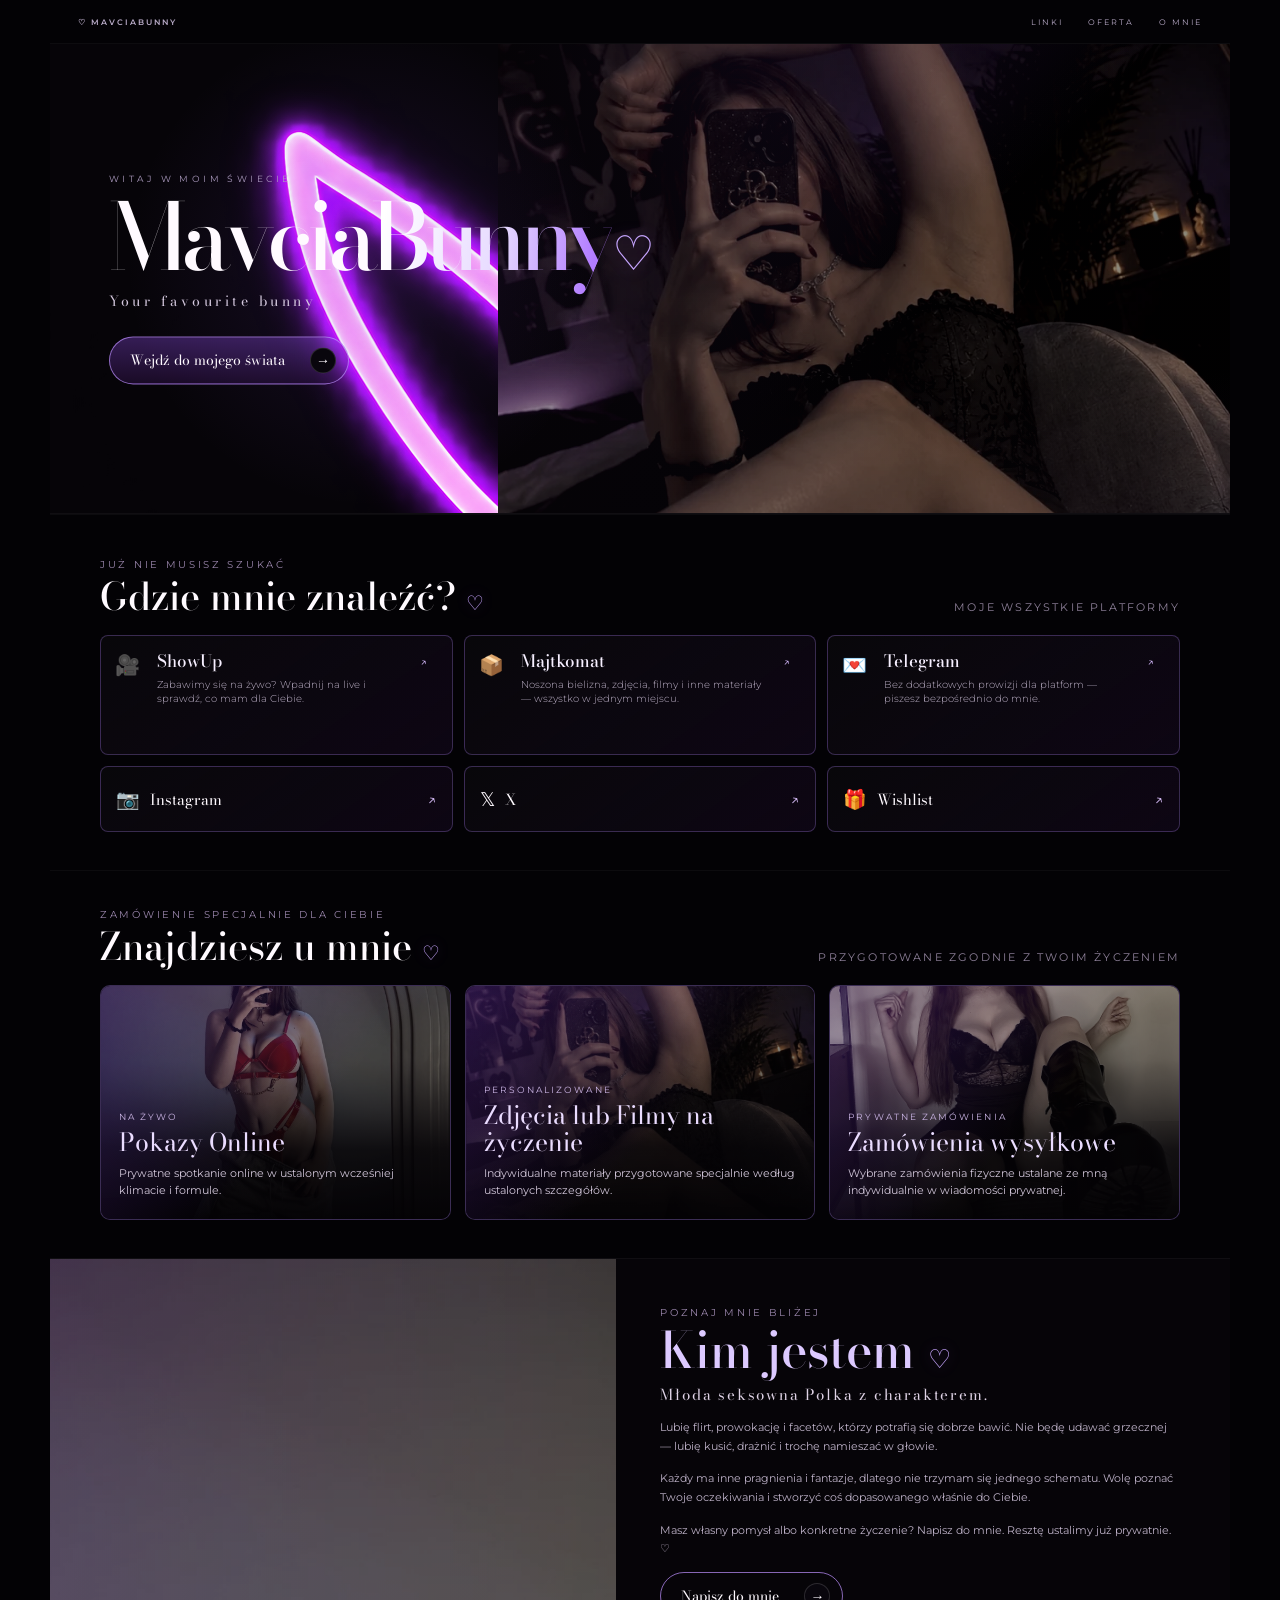
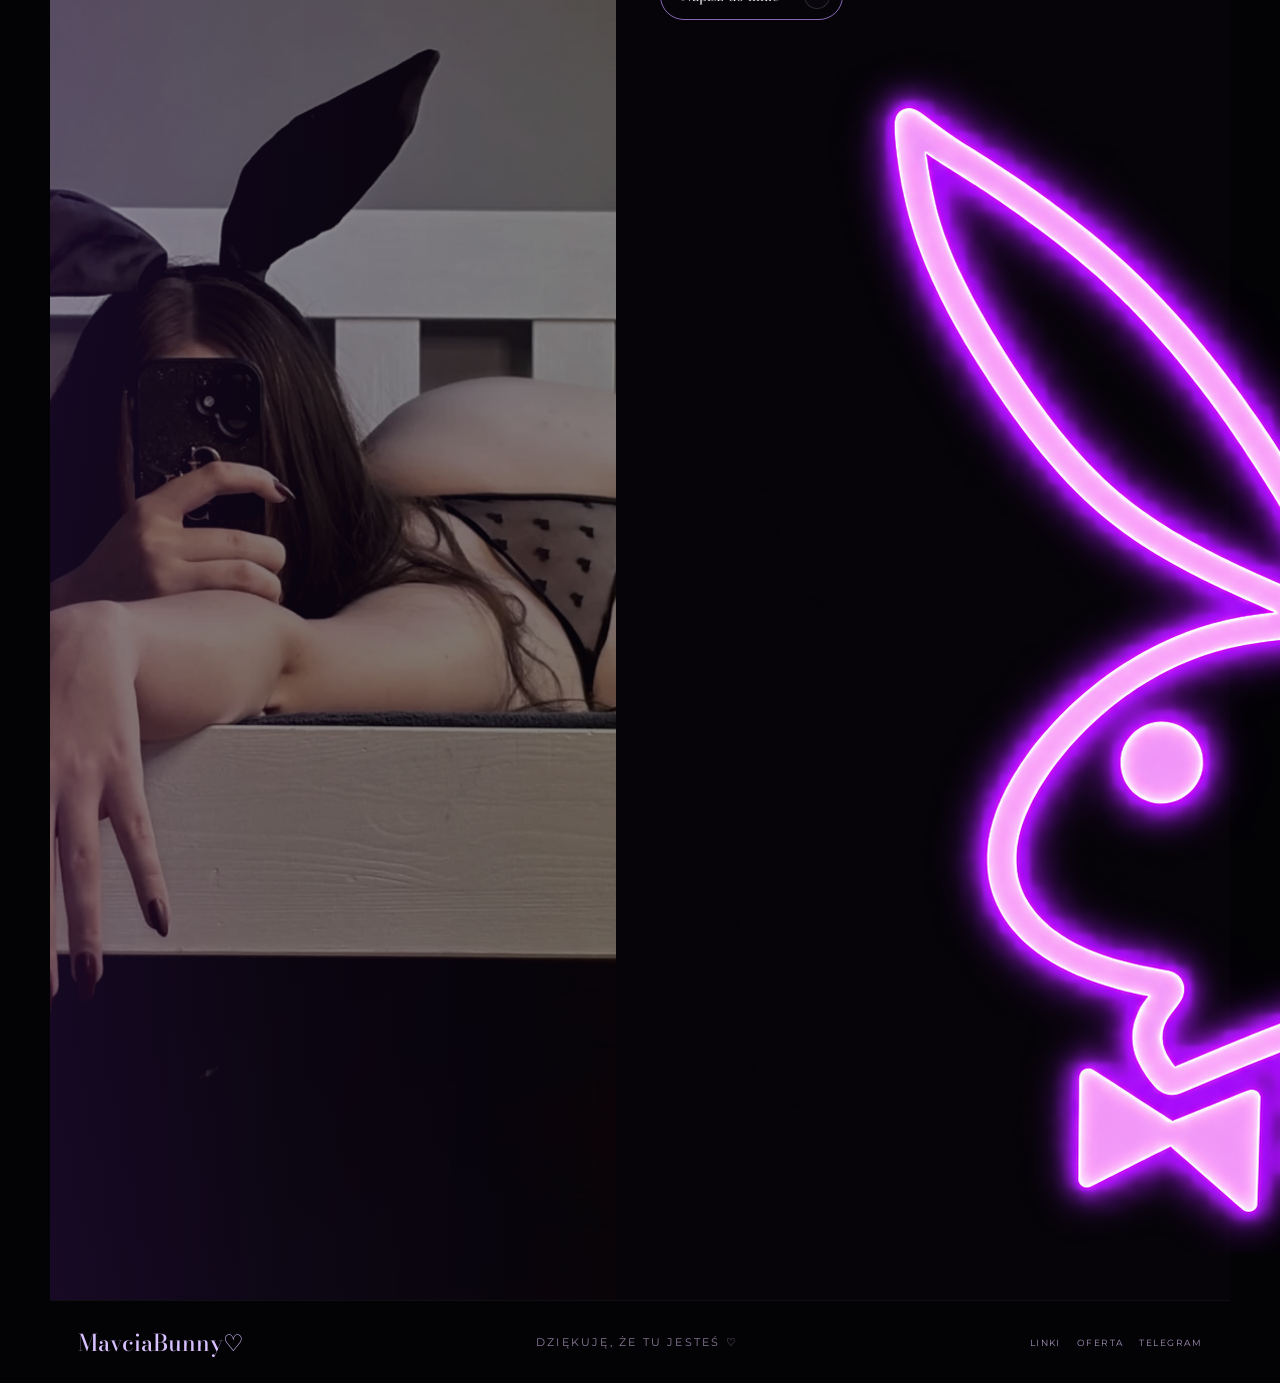
==== index.html @ 8f3ee39b "Refactor HTML structure and clean up comments" ====
<!doctype html>
<html lang="pl">

<head>
  <meta charset="utf-8">
  <meta name="viewport" content="width=device-width, initial-scale=1">

  <meta name="theme-color" content="#050307">
  <meta name="description" content="MavciaBunny — prywatny świat, transmisje, treści i kontakt.">

  <title>MavciaBunny ♡</title>

  <link rel="preconnect" href="https://fonts.googleapis.com">
  <link rel="preconnect" href="https://fonts.gstatic.com" crossorigin>

  <link
    href="https://fonts.googleapis.com/css2?family=Bodoni+Moda:opsz,wght@6..96,400;6..96,500;6..96,600&family=Montserrat:wght@300;400;500;600&display=swap"
    rel="stylesheet"
  >

  <link rel="stylesheet" href="style.css">
</head>

<body>

<header class="topbar">
  <a class="mini-brand" href="#top">♡ MAVCIABUNNY</a>

  <nav>
    <a href="#links">LINKI</a>
    <a href="#live">OFERTA</a>
    <a href="#about">O MNIE</a>
  </nav>
</header>


<main id="top">


<!-- =====================================================
     HERO
===================================================== -->

<section class="hero reveal">

  <div class="hero-photo">
    <img src="images/hero.webp" alt="MavciaBunny">
  </div>

  <div class="hero-copy">

    <p class="eyebrow">
      WITAJ W MOIM ŚWIECIE
    </p>

    <h1>
      Mavcia<span>Bunny</span><i>♡</i>
    </h1>

    <p class="hero-sub">
      Your favourite bunny
    </p>

    <a class="cta" href="#links">
      Wejdź do mojego świata
      <b>→</b>
    </a>

  </div>

  <img
    class="bunny-logo bunny-logo-hero"
    src="images/bunny-purple.png"
    alt=""
    aria-hidden="true"
  >

</section>



<!-- =====================================================
     GDZIE MNIE ZNALEŹĆ
===================================================== -->

<section class="section links reveal" id="links">

  <div class="section-head">

    <div>
      <small>JUŻ NIE MUSISZ SZUKAĆ</small>

      <h2>
        Gdzie mnie znaleźć? <i>♡</i>
      </h2>
    </div>

    <p>
      MOJE WSZYSTKIE PLATFORMY
    </p>

  </div>


  <div class="social-grid">


    <!-- SHOWUP -->

    <a
      class="link-card social-main"
      href="https://showup.tv/MavciaBunny"
      target="_blank"
      rel="noopener noreferrer"
    >

      <span class="social-icon">🎥</span>

      <div class="social-content">

        <strong>
          ShowUp
        </strong>

        <p>
          Zabawimy się na żywo? Wpadnij na live i sprawdź,
          co mam dla Ciebie.
        </p>

      </div>

      <em>↗</em>

    </a>


    <!-- MAJTKOMAT -->

    <a
      class="link-card social-main"
      href="https://www.majtkomat.pl/sprzedajace/mavciabunny-85097/filmy"
      target="_blank"
      rel="noopener noreferrer"
    >

      <span class="social-icon">📦</span>

      <div class="social-content">

        <strong>
          Majtkomat
        </strong>

        <p>
          Noszona bielizna, zdjęcia, filmy i inne materiały —
          wszystko w jednym miejscu.
        </p>

      </div>

      <em>↗</em>

    </a>


    <!-- TELEGRAM -->

    <a
      class="link-card social-main"
      href="https://t.me/mavcia_bunny"
      target="_blank"
      rel="noopener noreferrer"
    >

      <span class="social-icon">💌</span>

      <div class="social-content">

        <strong>
          Telegram
        </strong>

        <p>
          Bez dodatkowych prowizji dla platform —
          piszesz bezpośrednio do mnie.
        </p>

      </div>

      <em>↗</em>

    </a>


    <!-- INSTAGRAM -->

    <a
      class="link-card social-small"
      href="https://www.instagram.com/mavciabunny?stkn=MThxeHJoc2RzazZ0eg%3D%3D&utm_source=qr"
      target="_blank"
      rel="noopener noreferrer"
    >

      <span>📷</span>
      <strong>Instagram</strong>
      <em>↗</em>

    </a>


    <!-- X -->

    <a
      class="link-card social-small"
      href="https://x.com/mavciabunny?s=11"
      target="_blank"
      rel="noopener noreferrer"
    >

      <span>𝕏</span>
      <strong>X</strong>
      <em>↗</em>

    </a>


    <!-- WISHLIST -->

    <a
      class="link-card social-small"
      href="https://throne.com/mavciabunny"
      target="_blank"
      rel="noopener noreferrer"
    >

      <span>🎁</span>
      <strong>Wishlist</strong>
      <em>↗</em>

    </a>

  </div>

</section>



<!-- =====================================================
     ZNAJDZIESZ U MNIE
===================================================== -->

<section class="section live reveal" id="live">

  <div class="section-head">

    <div>

      <small>
        ZAMÓWIENIE SPECJALNIE DLA CIEBIE
      </small>

      <h2>
        Znajdziesz u mnie <i>♡</i>
      </h2>

    </div>

    <p>
      PRZYGOTOWANE ZGODNIE Z TWOIM ŻYCZENIEM
    </p>

  </div>


  <div class="schedule offer-grid">


    <article style="--bg:url('images/red.webp')">

      <small>NA ŻYWO</small>

      <strong>
        Pokazy Online
      </strong>

      <p>
        Prywatne spotkanie online w ustalonym wcześniej
        klimacie i formule.
      </p>

    </article>


    <article style="--bg:url('images/hero.webp')">

      <small>PERSONALIZOWANE</small>

      <strong>
        Zdjęcia lub Filmy na życzenie
      </strong>

      <p>
        Indywidualne materiały przygotowane specjalnie
        według ustalonych szczegółów.
      </p>

    </article>


    <article style="--bg:url('images/blackboots.webp')">

      <small>PRYWATNE ZAMÓWIENIA</small>

      <strong>
        Zamówienia wysyłkowe
      </strong>

      <p>
        Wybrane zamówienia fizyczne ustalane ze mną
        indywidualnie w wiadomości prywatnej.
      </p>

    </article>

  </div>

</section>



<!-- =====================================================
     KIM JESTEM
===================================================== -->

<section class="about reveal" id="about">

  <div class="about-photo">

    <img
      src="images/bunnybed.webp"
      alt="MavciaBunny"
    >

  </div>


  <div class="about-copy">

    <small>
      POZNAJ MNIE BLIŻEJ
    </small>

    <h2>
      Kim jestem <i>♡</i>
    </h2>

    <p class="tagline">
      Młoda seksowna Polka z charakterem.
    </p>

    <p>
      Lubię flirt, prowokację i facetów, którzy potrafią się
      dobrze bawić. Nie będę udawać grzecznej — lubię kusić,
      drażnić i trochę namieszać w głowie.
    </p>

    <p>
      Każdy ma inne pragnienia i fantazje, dlatego nie trzymam
      się jednego schematu. Wolę poznać Twoje oczekiwania
      i stworzyć coś dopasowanego właśnie do Ciebie.
    </p>

    <p>
      Masz własny pomysł albo konkretne życzenie?
      Napisz do mnie. Resztę ustalimy już prywatnie. ♡
    </p>

    <a
      class="cta ghost"
      href="https://t.me/mavcia_bunny"
      target="_blank"
      rel="noopener noreferrer"
    >
      Napisz do mnie
      <b>→</b>
    </a>


    <img
      class="bunny-logo bunny-logo-about"
      src="images/bunny-purple.png"
      alt=""
      aria-hidden="true"
    >

  </div>

</section>


</main>



<!-- =====================================================
     STOPKA
===================================================== -->

<footer>

  <div class="footer-brand">
    MavciaBunny♡
  </div>

  <p>
    DZIĘKUJĘ, ŻE TU JESTEŚ ♡
  </p>

  <div class="footer-links">

    <a href="#links">
      LINKI
    </a>

    <a href="#live">
      OFERTA
    </a>

    <a
      href="https://t.me/mavcia_bunny"
      target="_blank"
      rel="noopener noreferrer"
    >
      TELEGRAM
    </a>

  </div>

</footer>


<script src="script.js"></script>

</body>
</html>
---- style.css ----
/* =========================================================
   MAVCIABUNNY
========================================================= */

:root {
  --bg: #030205;
  --panel: #08060b;
  --violet: #8f54e8;
  --violet2: #c7a6ff;
  --ink: #fffaff;
  --muted: #a79daf;
  --line: rgba(181, 137, 255, .28);
}


/* =========================================================
   RESET
========================================================= */

* {
  box-sizing: border-box;
}

html {
  scroll-behavior: smooth;
  background: var(--bg);
}

body {
  margin: 0;

  background: var(--bg);
  color: var(--ink);

  font-family: Montserrat, Arial, sans-serif;

  overflow-x: hidden;
}

a {
  color: inherit;
  text-decoration: none;
}


/* TYLKO ZDJĘCIA */

.hero-photo img,
.about-photo img {
  display: block;

  width: 100%;
  height: 100%;

  object-fit: cover;
}


/* =========================================================
   TOPBAR
========================================================= */

.topbar {
  height: 44px;
  max-width: 1180px;

  margin: auto;
  padding: 0 28px;

  display: flex;
  align-items: center;
  justify-content: space-between;

  border-bottom: 1px solid rgba(255,255,255,.04);

  font-size: 8px;
  letter-spacing: .25em;

  color: #b9abc8;
}

.mini-brand {
  font-weight: 600;
}

.topbar nav {
  display: flex;
  gap: 25px;
}

.topbar a:hover {
  color: #fff;
}


/* =========================================================
   HERO
========================================================= */

.hero {
  position: relative;

  max-width: 1180px;
  height: 470px;

  margin: auto;

  overflow: hidden;

  background: #060408;

  border-bottom: 1px solid rgba(255,255,255,.04);
}

.hero-photo {
  position: absolute;

  inset: 0 0 0 38%;
}

.hero-photo img {
  object-position: center 44%;

  filter:
    grayscale(.18)
    saturate(.72)
    contrast(1.1)
    brightness(.54);
}

.hero-photo::after {
  content: "";

  position: absolute;
  inset: 0;

  background:
    linear-gradient(
      90deg,
      #050306 0%,
      rgba(5,3,7,.90) 20%,
      rgba(5,3,7,.15) 66%
    ),
    linear-gradient(
      0deg,
      #050306 0%,
      transparent 30%
    ),
    linear-gradient(
      135deg,
      rgba(102,45,171,.34),
      transparent 55%
    );

  mix-blend-mode: screen;
}

.hero::after {
  content: "";

  position: absolute;
  inset: 0;

  background:
    radial-gradient(
      circle at 27% 47%,
      rgba(137,75,224,.14),
      transparent 27%
    );

  pointer-events: none;
}


/* =========================================================
   HERO COPY
========================================================= */

.hero-copy {
  position: absolute;

  z-index: 3;

  left: 5%;
  top: 50%;

  width: 61%;

  transform: translateY(-50%);
}

.eyebrow {
  margin: 0;

  font-size: 9px;
  line-height: 1.4;

  letter-spacing: .38em;

  color: #aa99bd;
}

.hero h1,
.section h2,
.about h2,
.footer-brand {
  font-family: 'Bodoni Moda', serif;
  font-weight: 500;
}

.hero h1 {
  margin: 14px 0 12px;

  font-size: clamp(62px, 7.2vw, 103px);

  line-height: .82;

  letter-spacing: -.07em;
}

.hero h1 span {
  background:
    linear-gradient(
      100deg,
      #fff 8%,
      #e8dcff 52%,
      #b27cff 90%
    );

  -webkit-background-clip: text;
  background-clip: text;

  color: transparent;
}

.hero h1 i,
.section h2 i,
.about h2 i {
  font-style: normal;

  color: var(--violet2);

  font-size: .52em;

  text-shadow:
    0 0 15px rgba(176,112,255,.45);
}

.hero-sub {
  margin: 15px 0 24px;

  font-family: 'Bodoni Moda', serif;

  letter-spacing: .25em;

  font-size: 14px;

  color: #d5c9df;
}


/* =========================================================
   BUTTON
========================================================= */

.cta {
  display: inline-flex;

  align-items: center;

  gap: 25px;

  padding: 10px 12px 10px 20px;

  border:
    1px solid rgba(190,144,255,.70);

  border-radius: 999px;

  background:
    linear-gradient(
      180deg,
      rgba(133,71,215,.38),
      rgba(54,21,81,.42)
    );

  font-family: 'Bodoni Moda', serif;

  font-size: 14px;
}

.cta b {
  width: 26px;
  height: 26px;

  flex-shrink: 0;

  display: grid;

  place-items: center;

  border-radius: 50%;

  background: #09060d;

  border:
    1px solid rgba(255,255,255,.14);
}

.ghost {
  background: transparent;
}


/* =========================================================
   PRAWDZIWY BUNNY-PURPLE.PNG
========================================================= */

.bunny-purple {
  position: absolute;

  z-index: 8;

  display: block;

  height: auto;

  object-fit: contain;

  pointer-events: none;

  user-select: none;
}


/* HERO */

.bunny-purple-hero {
  width: 82px;

  right: 5%;
  top: 9%;

  transform: rotate(4deg);

  opacity: .88;
}


/* ABOUT */

.bunny-purple-about {
  width: 60px;

  right: 5%;
  top: 8%;

  transform: rotate(4deg);

  opacity: .76;
}


/* =========================================================
   SECTIONS
========================================================= */

.section {
  max-width: 1180px;

  margin: auto;

  padding: 38px 50px;

  border-top:
    1px solid rgba(255,255,255,.035);
}

.section-head {
  display: flex;

  align-items: flex-end;

  justify-content: space-between;

  gap: 30px;

  margin-bottom: 20px;
}

.section-head small,
.about-copy > small {
  font-size: 10px;

  line-height: 1.4;

  letter-spacing: .27em;

  color: #9a86ac;
}

.section h2,
.about h2 {
  margin: 5px 0 0;

  font-size: 38px;

  line-height: 1;
}

.section-head > p {
  margin: 0;

  font-size: 11px;

  line-height: 1.4;

  letter-spacing: .20em;

  color: #8e8099;

  text-align: right;
}


/* =========================================================
   SOCIAL GRID
========================================================= */

.social-grid {
  display: grid;

  grid-template-columns:
    repeat(6, minmax(0,1fr));

  gap: 11px;
}

.link-card {
  min-width: 0;

  border:
    1px solid var(--line);

  border-radius: 8px;

  background:
    linear-gradient(
      145deg,
      rgba(255,255,255,.025),
      rgba(18,8,26,.72)
    );

  transition:
    transform .22s ease,
    border-color .22s ease,
    box-shadow .22s ease;
}

.link-card:hover {
  transform:
    translateY(-3px);

  border-color:
    rgba(205,169,255,.70);

  box-shadow:
    0 8px 24px rgba(0,0,0,.35),
    0 0 20px rgba(145,76,255,.10);
}


/* =========================================================
   MAIN SOCIAL CARDS
========================================================= */

.social-main {
  grid-column: span 2;

  min-height: 120px;

  display: grid;

  grid-template-columns:
    30px minmax(0,1fr) 18px;

  align-items: start;

  column-gap: 12px;

  padding: 16px 14px;
}

.social-icon {
  margin-top: 3px;

  font-size: 20px;

  line-height: 1;
}

.social-content {
  min-width: 0;
}

.social-main .social-content strong {
  display: block;

  margin: 0 0 7px;

  font-family:
    'Bodoni Moda',
    serif;

  font-size: 17px;

  line-height: 1.1;

  font-weight: 500;

  color: #f6efff;
}

.social-main .social-content p {
  display: block;

  width: 100%;
  max-width: 100%;

  margin: 0;

  padding: 0;

  font-family:
    Montserrat,
    Arial,
    sans-serif;

  font-size: 9.5px;

  line-height: 1.55;

  font-weight: 300;

  letter-spacing: 0;

  color: #bdb1c7;

  white-space: normal;

  word-break: normal;

  overflow-wrap: break-word;
}

.social-main em {
  margin-top: 2px;

  font-style: normal;

  font-size: 12px;

  color: #cdb3f4;
}


/* =========================================================
   SMALL SOCIALS
========================================================= */

.social-small {
  grid-column: span 2;

  height: 66px;

  display: flex;

  align-items: center;

  gap: 10px;

  padding: 13px 15px;
}

.social-small > span {
  flex-shrink: 0;

  font-size: 19px;
}

.social-small strong {
  min-width: 0;

  font-family:
    'Bodoni Moda',
    serif;

  font-size: 15px;

  font-weight: 400;

  white-space: nowrap;
}

.social-small em {
  margin-left: auto;

  flex-shrink: 0;

  font-style: normal;

  color: #cbb2ea;
}


/* =========================================================
   OFFER
========================================================= */

.live {
  padding-top: 32px;

  padding-bottom: 38px;
}

.schedule {
  display: grid;

  grid-template-columns:
    repeat(3, minmax(0,1fr));

  gap: 14px;
}

.schedule article {
  position: relative;

  height: 235px;

  overflow: hidden;

  display: flex;

  flex-direction: column;

  justify-content: flex-end;

  padding: 20px 18px;

  border:
    1px solid var(--line);

  border-radius: 10px;

  background: #0d0912;
}

.schedule article::before {
  content: "";

  position: absolute;

  inset: 0;

  background:
    linear-gradient(
      0deg,
      rgba(5,2,8,.98) 0%,
      rgba(7,3,11,.88) 30%,
      rgba(8,4,12,.28) 68%,
      rgba(8,4,12,.08) 100%
    ),
    var(--bg) center / cover;

  filter:
    grayscale(.18)
    saturate(.72)
    brightness(.68);
}

.schedule article::after {
  content: "";

  position: absolute;

  inset: 0;

  background:
    linear-gradient(
      135deg,
      rgba(125,55,215,.30),
      transparent 58%
    );

  mix-blend-mode: screen;
}

.schedule article > * {
  position: relative;

  z-index: 1;
}

.offer-grid small {
  margin-bottom: 7px;

  font-size: 9px;

  letter-spacing: .23em;

  color: #cbb5e5;
}

.offer-grid strong {
  max-width: 100%;

  font-family:
    'Bodoni Moda',
    serif;

  font-size: 25px;

  font-weight: 400;

  line-height: 1.05;

  color: #eadcff;
}

.offer-grid p {
  max-width: 100%;

  margin: 10px 0 0;

  font-size: 11px;

  line-height: 1.55;

  color: #d0c5d8;
}


/* =========================================================
   ABOUT
========================================================= */

.about {
  max-width: 1180px;

  min-height: 320px;

  margin: auto;

  display: grid;

  grid-template-columns:
    48% 52%;

  background: #060408;

  border-top:
    1px solid rgba(255,255,255,.04);

  border-bottom:
    1px solid rgba(255,255,255,.04);
}


/* =========================================================
   BUNNYBED
========================================================= */

.about-photo {
  position: relative;

  min-height: 320px;

  overflow: hidden;

  background: #060408;
}

.about-photo img {
  object-position:
    center 48%;

  filter:
    grayscale(.18)
    saturate(.72)
    contrast(1.10)
    brightness(.52);
}

.about-photo::after {
  content: "";

  position: absolute;

  inset: 0;

  pointer-events: none;

  background:
    linear-gradient(
      90deg,
      rgba(79,28,128,.24) 0%,
      rgba(82,31,137,.10) 40%,
      rgba(6,4,8,.88) 100%
    ),
    linear-gradient(
      0deg,
      #060408 0%,
      rgba(6,4,8,.18) 38%,
      rgba(115,55,180,.08) 100%
    );

  mix-blend-mode: screen;
}


/* =========================================================
   ABOUT TEXT
========================================================= */

.about-copy {
  position: relative;

  padding: 42px 44px;
}

.about-copy h2 {
  margin: 5px 0 8px;

  font-size: 50px;

  color: #dcc9ff;
}

.about-copy .tagline {
  margin: 0 0 12px;

  font-family:
    'Bodoni Moda',
    serif;

  letter-spacing: .12em;

  font-size: 15px;

  color: #ded2e5;
}

.about-copy p:not(.tagline) {
  max-width: 520px;

  margin: 0 0 14px;

  color: #bdb1c7;

  line-height: 1.7;

  font-size: 11px;
}


/* =========================================================
   FOOTER
========================================================= */

footer {
  max-width: 1180px;

  min-height: 82px;

  margin: auto;

  padding: 18px 28px;

  display: flex;

  align-items: center;

  justify-content: space-between;
}

.footer-brand {
  font-size: 23px;

  color: #d6c0ff;
}

footer p {
  margin: 0;

  font-size: 11px;

  line-height: 1.5;

  letter-spacing: .20em;

  color: #8d7d9c;
}

.footer-links {
  display: flex;

  gap: 16px;

  font-size: 9px;

  letter-spacing: .16em;

  color: #a995bd;
}


/* =========================================================
   REVEAL
========================================================= */

.reveal {
  opacity: 0;

  transform:
    translateY(10px);

  transition:
    opacity .6s ease,
    transform .6s ease;
}

.reveal.in {
  opacity: 1;

  transform: none;
}


/* =========================================================
   MOBILE
========================================================= */

@media (max-width: 800px) {

  .topbar {
    height: 40px;

    padding:
      0 16px;
  }

  .topbar nav {
    gap: 12px;

    font-size: 7px;
  }


  /* HERO */

  .hero {
    height: 520px;
  }

  .hero-photo {
    inset: 0;
  }

  .hero-photo img {
    object-position:
      62% center;

    filter:
      grayscale(.15)
      saturate(.68)
      brightness(.43);
  }

  .hero-photo::after {
    background:
      linear-gradient(
        0deg,
        #030205 0%,
        rgba(6,3,8,.76) 45%,
        rgba(6,3,8,.08) 82%
      ),
      linear-gradient(
        90deg,
        rgba(5,2,7,.82),
        transparent 78%
      ),
      linear-gradient(
        135deg,
        rgba(102,45,171,.25),
        transparent 60%
      );
  }

  .hero-copy {
    left: 20px;
    right: 18px;

    top: auto;
    bottom: 28px;

    width: auto;

    transform: none;
  }

  .eyebrow {
    font-size: 9px;
  }

  .hero h1 {
    font-size: 56px;
  }

  .hero-sub {
    margin:
      10px 0 17px;

    font-size: 12px;
  }


  /* PRAWDZIWY KRÓLIK HERO */

  .bunny-purple-hero {
    width: 68px;

    right: 5%;
    top: 8%;

    transform:
      rotate(4deg);

    opacity: .90;
  }


  /* SECTIONS */

  .section {
    padding:
      30px 16px;
  }

  .section-head {
    display: block;

    margin-bottom: 17px;
  }

  .section-head small,
  .about-copy > small {
    font-size: 9px;

    letter-spacing: .20em;
  }

  .section-head > p {
    display: block;

    margin-top: 8px;

    text-align: left;

    font-size: 10px;

    letter-spacing: .15em;
  }

  .section h2 {
    font-size: 34px;
  }


  /* SOCIAL */

  .social-grid {
    grid-template-columns:
      repeat(2, minmax(0,1fr));

    gap: 8px;
  }

  .social-main {
    grid-column:
      1 / -1;

    width: 100%;

    min-height: 96px;

    grid-template-columns:
      28px minmax(0,1fr) 18px;

    column-gap: 10px;

    padding:
      14px 13px;
  }

  .social-icon {
    margin-top: 3px;

    font-size: 18px;
  }

  .social-main .social-content strong {
    margin:
      0 0 6px;

    font-size: 16px;

    line-height: 1.1;
  }

  .social-main .social-content p {
    width: 100%;

    max-width: 100%;

    margin: 0;

    padding: 0;

    font-size: 10px;

    line-height: 1.5;

    letter-spacing: 0;

    white-space: normal;

    word-break: normal;

    overflow-wrap: break-word;
  }


  /* INSTAGRAM + X */

  .social-small {
    grid-column: auto;

    height: 62px;

    min-width: 0;

    padding:
      11px 12px;

    gap: 7px;
  }

  .social-small > span {
    font-size: 17px;
  }

  .social-small strong {
    font-size: 13px;
  }

  .social-small em {
    margin-left: auto;

    font-size: 11px;
  }


  /* WISHLIST */

  .social-small:last-child {
    grid-column:
      1 / -1;
  }


  /* OFFER */

  .schedule {
    grid-template-columns:
      1fr;

    gap: 12px;
  }

  .schedule article {
    height: 185px;

    padding: 18px;
  }

  .offer-grid strong {
    max-width: 95%;

    font-size: 23px;
  }

  .offer-grid p {
    max-width: 95%;

    font-size: 10.5px;

    line-height: 1.5;
  }

  .offer-grid small {
    font-size: 9px;
  }


  /* ABOUT */

  .about {
    grid-template-columns:
      1fr;

    min-height: 0;
  }

  .about-photo {
    height: 260px;

    min-height: 260px;
  }

  .about-photo img {
    object-position:
      center 46%;

    filter:
      grayscale(.16)
      saturate(.74)
      contrast(1.08)
      brightness(.50);
  }

  .about-photo::after {
    background:
      linear-gradient(
        0deg,
        #060408 0%,
        rgba(6,4,8,.34) 35%,
        rgba(92,37,150,.12) 100%
      ),
      linear-gradient(
        90deg,
        rgba(112,53,178,.17),
        transparent 70%
      );
  }

  .about-copy {
    padding:
      24px 20px 30px;
  }

  .about-copy h2 {
    font-size: 42px;
  }

  .about-copy .tagline {
    padding-right: 62px;
  }

  .about-copy p:not(.tagline) {
    font-size: 11px;

    line-height: 1.65;
  }


  /* PRAWDZIWY KRÓLIK ABOUT */

  .bunny-purple-about {
    width: 50px;

    right: 5%;
    top: 7%;

    transform:
      rotate(4deg);

    opacity: .78;
  }


  /* FOOTER */

  footer {
    display: block;

    padding:
      22px 16px;

    text-align: center;
  }

  .footer-brand {
    font-size: 23px;
  }

  footer p {
    margin:
      10px 0;

    font-size: 11px;
  }

  .footer-links {
    justify-content: center;
  }
}


/* =========================================================
   SMALL MOBILE
========================================================= */

@media (max-width: 380px) {

  .topbar nav a:nth-child(2) {
    display: none;
  }

  .hero h1 {
    font-size: 49px;
  }

  .bunny-purple-hero {
    width: 60px;

    right: 4%;
  }

  .social-main {
    grid-template-columns:
      26px minmax(0,1fr) 16px;

    column-gap: 8px;

    padding:
      13px 11px;
  }

  .social-main .social-content strong {
    font-size: 15px;
  }

  .social-main .social-content p {
    font-size: 9.5px;
  }

  .social-small {
    padding:
      9px 10px;
  }

  .social-small strong {
    font-size: 12px;
  }

  .bunny-purple-about {
    width: 46px;
  }
}
/* =========================================================
   BUNNY PURPLE — OSTATECZNE POZYCJE
========================================================= */


/* ---------- KRÓLIK HERO / GÓRA STRONY ---------- */

.hero {
  position: relative !important;
}

.hero .bunny-purple-hero {
  display: block !important;
  position: absolute !important;

  width: 95px !important;
  height: auto !important;

  top: 55px !important;
  right: 6% !important;

  left: auto !important;
  bottom: auto !important;

  max-width: 95px !important;
  max-height: none !important;

  margin: 0 !important;
  padding: 0 !important;

  object-fit: contain !important;

  opacity: .95 !important;

  z-index: 20 !important;

  transform: rotate(3deg) !important;

  pointer-events: none !important;
}


/* ---------- KRÓLIK "KIM JESTEM" ---------- */

.about-copy {
  position: relative !important;
}

.about-copy .bunny-purple-about {
  display: block !important;
  position: absolute !important;

  width: 55px !important;
  height: auto !important;

  top: 25px !important;
  right: 25px !important;

  left: auto !important;
  bottom: auto !important;

  max-width: 55px !important;
  max-height: none !important;

  margin: 0 !important;
  padding: 0 !important;

  object-fit: contain !important;

  opacity: .82 !important;

  z-index: 20 !important;

  transform: rotate(3deg) !important;

  pointer-events: none !important;
}


/* =========================================================
   TELEFON
========================================================= */

@media (max-width: 800px) {

  /* GÓRNY KRÓLIK */
  .hero .bunny-purple-hero {
    width: 90px !important;
    max-width: 90px !important;

    top: 75px !important;
    right: 7% !important;

    opacity: .95 !important;

    z-index: 30 !important;
  }


  /* KRÓLIK PRZY KIM JESTEM */
  .about-copy .bunny-purple-about {
    width: 50px !important;
    max-width: 50px !important;

    top: 20px !important;
    right: 18px !important;

    opacity: .82 !important;
  }
}
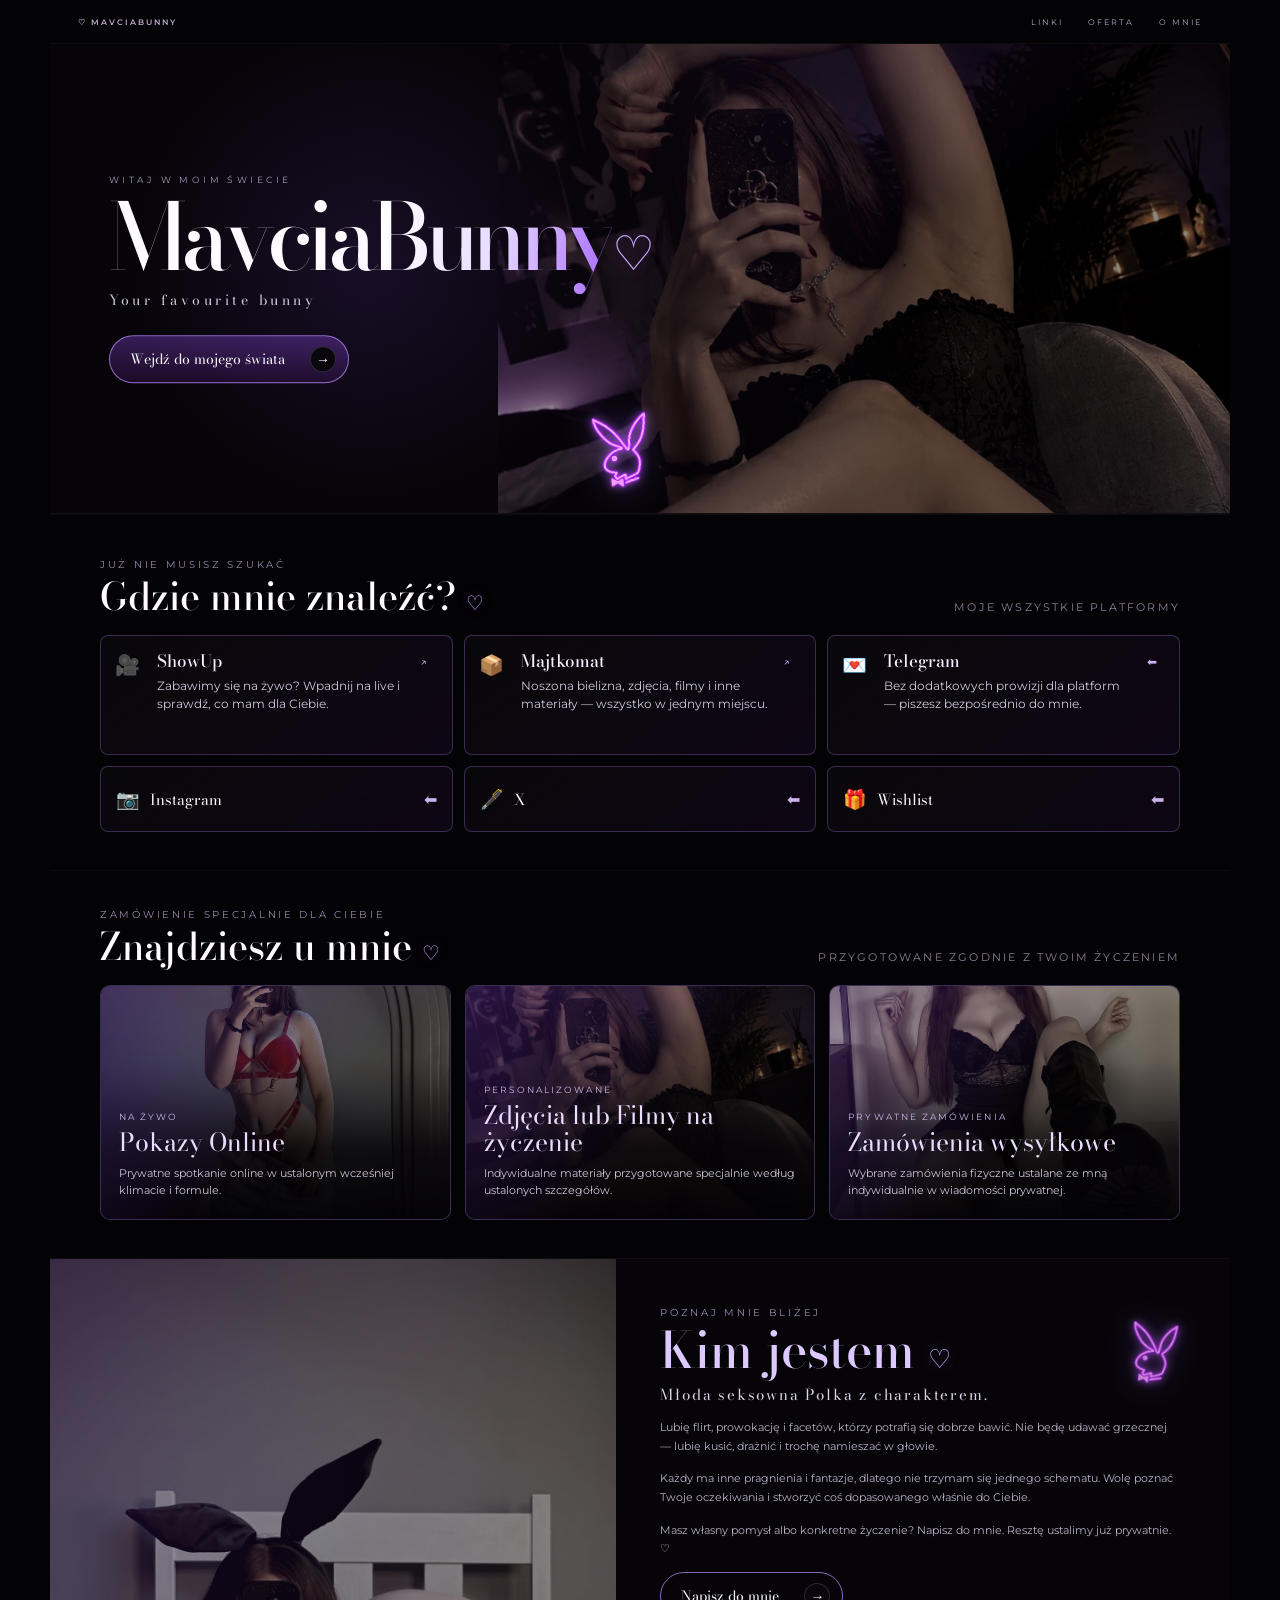
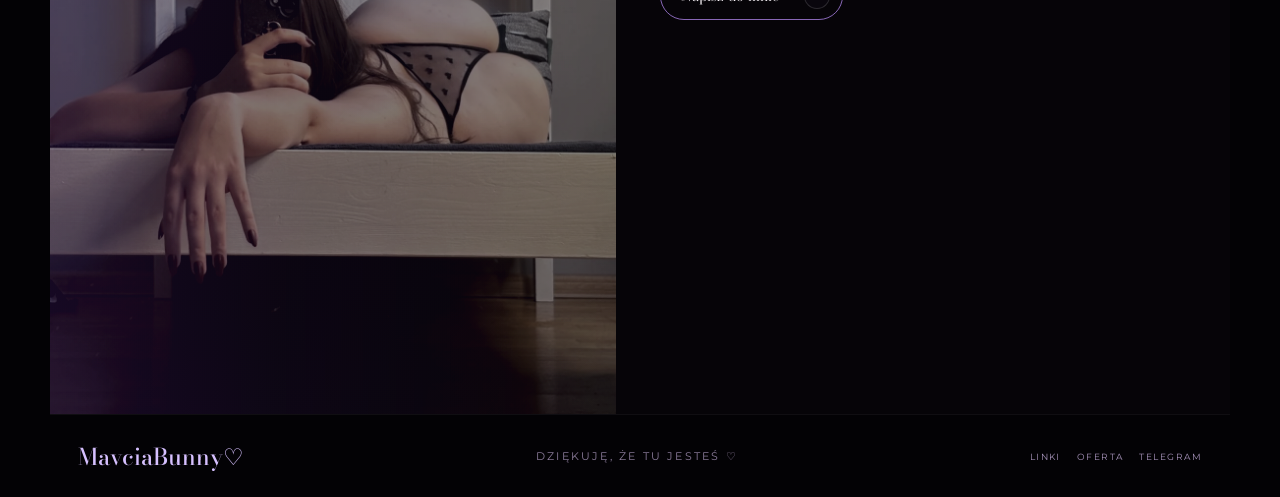
==== commit 910c1868: "Replace arrow symbols with left arrows in index.html" ====
--- a/index.html
+++ b/index.html
@@ -187,7 +187,7 @@
 
       </div>
 
-      <em>↗</em>
+      <em>⬅︎</em>
 
     </a>
 
@@ -203,7 +203,7 @@
 
       <span>📷</span>
       <strong>Instagram</strong>
-      <em>↗</em>
+      <em>⬅︎</em>
 
     </a>
 
@@ -217,9 +217,9 @@
       rel="noopener noreferrer"
     >
 
-      <span>𝕏</span>
+      <span>🖋️</span>
       <strong>X</strong>
-      <em>↗</em>
+      <em>⬅︎</em>
 
     </a>
 
@@ -235,7 +235,7 @@
 
       <span>🎁</span>
       <strong>Wishlist</strong>
-      <em>↗</em>
+      <em>⬅︎</em> 
 
     </a>
 
--- a/style.css
+++ b/style.css
@@ -1,5 +1,6 @@
 /* =========================================================
    MAVCIABUNNY
+   BLACK / VIOLET / DARK FEMININE
 ========================================================= */
 
 :root {
@@ -23,17 +24,13 @@
 
 html {
   scroll-behavior: smooth;
-  background: var(--bg);
 }
 
 body {
   margin: 0;
-
   background: var(--bg);
   color: var(--ink);
-
   font-family: Montserrat, Arial, sans-serif;
-
   overflow-x: hidden;
 }
 
@@ -42,16 +39,10 @@
   text-decoration: none;
 }
 
-
-/* TYLKO ZDJĘCIA */
-
-.hero-photo img,
-.about-photo img {
+img {
   display: block;
-
   width: 100%;
   height: 100%;
-
   object-fit: cover;
 }
 
@@ -63,7 +54,6 @@
 .topbar {
   height: 44px;
   max-width: 1180px;
-
   margin: auto;
   padding: 0 28px;
 
@@ -75,7 +65,6 @@
 
   font-size: 8px;
   letter-spacing: .25em;
-
   color: #b9abc8;
 }
 
@@ -99,12 +88,9 @@
 
 .hero {
   position: relative;
-
   max-width: 1180px;
   height: 470px;
-
   margin: auto;
-
   overflow: hidden;
 
   background: #060408;
@@ -114,7 +100,6 @@
 
 .hero-photo {
   position: absolute;
-
   inset: 0 0 0 38%;
 }
 
@@ -130,7 +115,6 @@
 
 .hero-photo::after {
   content: "";
-
   position: absolute;
   inset: 0;
 
@@ -138,7 +122,7 @@
     linear-gradient(
       90deg,
       #050306 0%,
-      rgba(5,3,7,.90) 20%,
+      rgba(5,3,7,.9) 20%,
       rgba(5,3,7,.15) 66%
     ),
     linear-gradient(
@@ -157,7 +141,6 @@
 
 .hero::after {
   content: "";
-
   position: absolute;
   inset: 0;
 
@@ -173,28 +156,25 @@
 
 
 /* =========================================================
-   HERO COPY
+   HERO TEXT
 ========================================================= */
 
 .hero-copy {
   position: absolute;
-
   z-index: 3;
 
   left: 5%;
   top: 50%;
 
+  transform: translateY(-50%);
+
   width: 61%;
-
-  transform: translateY(-50%);
 }
 
 .eyebrow {
   margin: 0;
 
   font-size: 9px;
-  line-height: 1.4;
-
   letter-spacing: .38em;
 
   color: #aa99bd;
@@ -212,7 +192,6 @@
   margin: 14px 0 12px;
 
   font-size: clamp(62px, 7.2vw, 103px);
-
   line-height: .82;
 
   letter-spacing: -.07em;
@@ -252,7 +231,6 @@
   font-family: 'Bodoni Moda', serif;
 
   letter-spacing: .25em;
-
   font-size: 14px;
 
   color: #d5c9df;
@@ -260,21 +238,18 @@
 
 
 /* =========================================================
-   BUTTON
+   BUTTONS
 ========================================================= */
 
 .cta {
   display: inline-flex;
-
   align-items: center;
 
   gap: 25px;
 
   padding: 10px 12px 10px 20px;
 
-  border:
-    1px solid rgba(190,144,255,.70);
-
+  border: 1px solid rgba(190,144,255,.7);
   border-radius: 999px;
 
   background:
@@ -285,7 +260,6 @@
     );
 
   font-family: 'Bodoni Moda', serif;
-
   font-size: 14px;
 }
 
@@ -293,18 +267,14 @@
   width: 26px;
   height: 26px;
 
-  flex-shrink: 0;
-
   display: grid;
-
   place-items: center;
 
   border-radius: 50%;
 
   background: #09060d;
 
-  border:
-    1px solid rgba(255,255,255,.14);
+  border: 1px solid rgba(255,255,255,.14);
 }
 
 .ghost {
@@ -313,51 +283,42 @@
 
 
 /* =========================================================
-   PRAWDZIWY BUNNY-PURPLE.PNG
-========================================================= */
-
-.bunny-purple {
+   FIOLETOWY KRÓLIK
+========================================================= */
+
+.bunny-logo {
   position: absolute;
-
-  z-index: 8;
-
-  display: block;
+  z-index: 4;
 
   height: auto;
 
   object-fit: contain;
 
+  filter:
+    drop-shadow(0 0 5px rgba(190,115,255,.72))
+    drop-shadow(0 0 16px rgba(143,84,232,.38));
+
   pointer-events: none;
-
-  user-select: none;
-}
-
-
-/* HERO */
-
-.bunny-purple-hero {
+}
+
+.bunny-logo-hero {
   width: 82px;
 
-  right: 5%;
-  top: 9%;
-
-  transform: rotate(4deg);
-
-  opacity: .88;
-}
-
-
-/* ABOUT */
-
-.bunny-purple-about {
-  width: 60px;
-
-  right: 5%;
+  left: 45%;
+  bottom: 5%;
+
+  transform: rotate(-7deg);
+}
+
+.bunny-logo-about {
+  width: 68px;
+
+  right: 7%;
   top: 8%;
 
-  transform: rotate(4deg);
-
-  opacity: .76;
+  transform: rotate(6deg);
+
+  opacity: .84;
 }
 
 
@@ -378,9 +339,7 @@
 
 .section-head {
   display: flex;
-
   align-items: flex-end;
-
   justify-content: space-between;
 
   gap: 30px;
@@ -391,7 +350,6 @@
 .section-head small,
 .about-copy > small {
   font-size: 10px;
-
   line-height: 1.4;
 
   letter-spacing: .27em;
@@ -404,7 +362,6 @@
   margin: 5px 0 0;
 
   font-size: 38px;
-
   line-height: 1;
 }
 
@@ -412,10 +369,9 @@
   margin: 0;
 
   font-size: 11px;
-
   line-height: 1.4;
 
-  letter-spacing: .20em;
+  letter-spacing: .2em;
 
   color: #8e8099;
 
@@ -439,9 +395,7 @@
 .link-card {
   min-width: 0;
 
-  border:
-    1px solid var(--line);
-
+  border: 1px solid var(--line);
   border-radius: 8px;
 
   background:
@@ -458,20 +412,19 @@
 }
 
 .link-card:hover {
-  transform:
-    translateY(-3px);
+  transform: translateY(-3px);
 
   border-color:
-    rgba(205,169,255,.70);
+    rgba(205,169,255,.7);
 
   box-shadow:
     0 8px 24px rgba(0,0,0,.35),
-    0 0 20px rgba(145,76,255,.10);
-}
-
-
-/* =========================================================
-   MAIN SOCIAL CARDS
+    0 0 20px rgba(145,76,255,.1);
+}
+
+
+/* =========================================================
+   SHOWUP / MAJTKOMAT / TELEGRAM
 ========================================================= */
 
 .social-main {
@@ -495,7 +448,6 @@
   margin-top: 3px;
 
   font-size: 20px;
-
   line-height: 1;
 }
 
@@ -508,12 +460,9 @@
 
   margin: 0 0 7px;
 
-  font-family:
-    'Bodoni Moda',
-    serif;
+  font-family: 'Bodoni Moda', serif;
 
   font-size: 17px;
-
   line-height: 1.1;
 
   font-weight: 500;
@@ -528,29 +477,22 @@
   max-width: 100%;
 
   margin: 0;
-
   padding: 0;
 
-  font-family:
-    Montserrat,
-    Arial,
-    sans-serif;
-
-  font-size: 9.5px;
-
+  font-family: Montserrat, Arial, sans-serif;
+
+  font-size: 11.5px;
   line-height: 1.55;
 
-  font-weight: 300;
+  font-weight: 400;
 
   letter-spacing: 0;
 
-  color: #bdb1c7;
+  color: #d2c7da;
 
   white-space: normal;
-
+  overflow-wrap: normal;
   word-break: normal;
-
-  overflow-wrap: break-word;
 }
 
 .social-main em {
@@ -565,7 +507,7 @@
 
 
 /* =========================================================
-   SMALL SOCIALS
+   INSTAGRAM / X / WISHLIST
 ========================================================= */
 
 .social-small {
@@ -574,7 +516,6 @@
   height: 66px;
 
   display: flex;
-
   align-items: center;
 
   gap: 10px;
@@ -591,12 +532,9 @@
 .social-small strong {
   min-width: 0;
 
-  font-family:
-    'Bodoni Moda',
-    serif;
+  font-family: 'Bodoni Moda', serif;
 
   font-size: 15px;
-
   font-weight: 400;
 
   white-space: nowrap;
@@ -619,7 +557,6 @@
 
 .live {
   padding-top: 32px;
-
   padding-bottom: 38px;
 }
 
@@ -640,16 +577,12 @@
   overflow: hidden;
 
   display: flex;
-
   flex-direction: column;
-
   justify-content: flex-end;
 
   padding: 20px 18px;
 
-  border:
-    1px solid var(--line);
-
+  border: 1px solid var(--line);
   border-radius: 10px;
 
   background: #0d0912;
@@ -659,7 +592,6 @@
   content: "";
 
   position: absolute;
-
   inset: 0;
 
   background:
@@ -682,7 +614,6 @@
   content: "";
 
   position: absolute;
-
   inset: 0;
 
   background:
@@ -697,7 +628,6 @@
 
 .schedule article > * {
   position: relative;
-
   z-index: 1;
 }
 
@@ -714,12 +644,9 @@
 .offer-grid strong {
   max-width: 100%;
 
-  font-family:
-    'Bodoni Moda',
-    serif;
+  font-family: 'Bodoni Moda', serif;
 
   font-size: 25px;
-
   font-weight: 400;
 
   line-height: 1.05;
@@ -733,7 +660,6 @@
   margin: 10px 0 0;
 
   font-size: 11px;
-
   line-height: 1.55;
 
   color: #d0c5d8;
@@ -766,9 +692,7 @@
 }
 
 
-/* =========================================================
-   BUNNYBED
-========================================================= */
+/* NOWE ZDJĘCIE — bunnybed.webp */
 
 .about-photo {
   position: relative;
@@ -781,11 +705,15 @@
 }
 
 .about-photo img {
-  object-position:
-    center 48%;
+  width: 100%;
+  height: 100%;
+
+  object-fit: cover;
+
+  object-position: center 48%;
 
   filter:
-    grayscale(.18)
+    grayscale(.20)
     saturate(.72)
     contrast(1.10)
     brightness(.52);
@@ -795,7 +723,6 @@
   content: "";
 
   position: absolute;
-
   inset: 0;
 
   pointer-events: none;
@@ -817,11 +744,6 @@
   mix-blend-mode: screen;
 }
 
-
-/* =========================================================
-   ABOUT TEXT
-========================================================= */
-
 .about-copy {
   position: relative;
 
@@ -839,9 +761,7 @@
 .about-copy .tagline {
   margin: 0 0 12px;
 
-  font-family:
-    'Bodoni Moda',
-    serif;
+  font-family: 'Bodoni Moda', serif;
 
   letter-spacing: .12em;
 
@@ -877,9 +797,7 @@
   padding: 18px 28px;
 
   display: flex;
-
   align-items: center;
-
   justify-content: space-between;
 }
 
@@ -893,10 +811,9 @@
   margin: 0;
 
   font-size: 11px;
-
   line-height: 1.5;
 
-  letter-spacing: .20em;
+  letter-spacing: .2em;
 
   color: #8d7d9c;
 }
@@ -921,8 +838,7 @@
 .reveal {
   opacity: 0;
 
-  transform:
-    translateY(10px);
+  transform: translateY(10px);
 
   transition:
     opacity .6s ease,
@@ -942,11 +858,13 @@
 
 @media (max-width: 800px) {
 
+
+  /* TOPBAR */
+
   .topbar {
     height: 40px;
 
-    padding:
-      0 16px;
+    padding: 0 16px;
   }
 
   .topbar nav {
@@ -967,8 +885,7 @@
   }
 
   .hero-photo img {
-    object-position:
-      62% center;
+    object-position: 62% center;
 
     filter:
       grayscale(.15)
@@ -1003,9 +920,9 @@
     top: auto;
     bottom: 28px;
 
+    transform: none;
+
     width: auto;
-
-    transform: none;
   }
 
   .eyebrow {
@@ -1017,33 +934,27 @@
   }
 
   .hero-sub {
-    margin:
-      10px 0 17px;
+    margin: 10px 0 17px;
 
     font-size: 12px;
   }
 
 
-  /* PRAWDZIWY KRÓLIK HERO */
-
-  .bunny-purple-hero {
+  /* KRÓLIK HERO */
+
+  .bunny-logo-hero {
     width: 68px;
 
-    right: 5%;
-    top: 8%;
-
-    transform:
-      rotate(4deg);
-
-    opacity: .90;
+    left: auto;
+    right: 6%;
+    bottom: 29%;
   }
 
 
   /* SECTIONS */
 
   .section {
-    padding:
-      30px 16px;
+    padding: 30px 16px;
   }
 
   .section-head {
@@ -1056,7 +967,7 @@
   .about-copy > small {
     font-size: 9px;
 
-    letter-spacing: .20em;
+    letter-spacing: .2em;
   }
 
   .section-head > p {
@@ -1076,30 +987,33 @@
   }
 
 
-  /* SOCIAL */
+  /* =====================================================
+     SOCIAL MOBILE
+  ===================================================== */
 
   .social-grid {
     grid-template-columns:
-      repeat(2, minmax(0,1fr));
+      repeat(3, minmax(0,1fr));
 
     gap: 8px;
   }
 
+
+  /* SHOWUP / MAJTKOMAT / TELEGRAM */
+
   .social-main {
-    grid-column:
-      1 / -1;
+    grid-column: 1 / -1;
 
     width: 100%;
 
-    min-height: 96px;
+    min-height: 94px;
 
     grid-template-columns:
       28px minmax(0,1fr) 18px;
 
     column-gap: 10px;
 
-    padding:
-      14px 13px;
+    padding: 14px 13px;
   }
 
   .social-icon {
@@ -1109,50 +1023,52 @@
   }
 
   .social-main .social-content strong {
-    margin:
-      0 0 6px;
+    margin: 0 0 5px;
 
     font-size: 16px;
-
     line-height: 1.1;
   }
 
   .social-main .social-content p {
     width: 100%;
 
-    max-width: 100%;
-
-    margin: 0;
-
-    padding: 0;
-
-    font-size: 10px;
-
-    line-height: 1.5;
-
-    letter-spacing: 0;
-
-    white-space: normal;
-
-    word-break: normal;
-
-    overflow-wrap: break-word;
-  }
-
-
-  /* INSTAGRAM + X */
+    margin: 0 !important;
+    padding: 0 !important;
+
+    font-size: 10px !important;
+    line-height: 1.45 !important;
+
+    font-weight: 300;
+
+    letter-spacing: 0 !important;
+
+    white-space: normal !important;
+
+    max-width: 100% !important;
+  }
+
+  .social-main em {
+    margin-top: 2px;
+
+    font-size: 11px;
+  }
+
+
+  /* INSTAGRAM / X / WISHLIST — JEDEN RZĄD */
 
   .social-small {
     grid-column: auto;
 
+    width: 100%;
     height: 62px;
 
     min-width: 0;
 
-    padding:
-      11px 12px;
-
-    gap: 7px;
+    justify-content: center;
+
+    padding: 9px 5px;
+
+    gap: 5px;
   }
 
   .social-small > span {
@@ -1160,29 +1076,20 @@
   }
 
   .social-small strong {
-    font-size: 13px;
+    font-size: 11px;
   }
 
   .social-small em {
-    margin-left: auto;
-
-    font-size: 11px;
-  }
-
-
-  /* WISHLIST */
-
-  .social-small:last-child {
-    grid-column:
-      1 / -1;
-  }
-
-
-  /* OFFER */
+    display: none;
+  }
+
+
+  /* =====================================================
+     OFFER MOBILE
+  ===================================================== */
 
   .schedule {
-    grid-template-columns:
-      1fr;
+    grid-template-columns: 1fr;
 
     gap: 12px;
   }
@@ -1203,7 +1110,6 @@
     max-width: 95%;
 
     font-size: 10.5px;
-
     line-height: 1.5;
   }
 
@@ -1212,29 +1118,28 @@
   }
 
 
-  /* ABOUT */
+  /* =====================================================
+     ABOUT MOBILE
+  ===================================================== */
 
   .about {
-    grid-template-columns:
-      1fr;
+    grid-template-columns: 1fr;
 
     min-height: 0;
   }
 
   .about-photo {
     height: 260px;
-
     min-height: 260px;
   }
 
   .about-photo img {
-    object-position:
-      center 46%;
+    object-position: center 46%;
 
     filter:
-      grayscale(.16)
-      saturate(.74)
-      contrast(1.08)
+      grayscale(.18)
+      saturate(.72)
+      contrast(1.10)
       brightness(.50);
   }
 
@@ -1243,19 +1148,18 @@
       linear-gradient(
         0deg,
         #060408 0%,
-        rgba(6,4,8,.34) 35%,
+        rgba(6,4,8,.35) 35%,
         rgba(92,37,150,.12) 100%
       ),
       linear-gradient(
         90deg,
-        rgba(112,53,178,.17),
+        rgba(112,53,178,.16),
         transparent 70%
       );
   }
 
   .about-copy {
-    padding:
-      24px 20px 30px;
+    padding: 24px 20px 30px;
   }
 
   .about-copy h2 {
@@ -1263,7 +1167,7 @@
   }
 
   .about-copy .tagline {
-    padding-right: 62px;
+    padding-right: 58px;
   }
 
   .about-copy p:not(.tagline) {
@@ -1273,18 +1177,13 @@
   }
 
 
-  /* PRAWDZIWY KRÓLIK ABOUT */
-
-  .bunny-purple-about {
-    width: 50px;
+  /* KRÓLIK ABOUT */
+
+  .bunny-logo-about {
+    width: 57px;
 
     right: 5%;
-    top: 7%;
-
-    transform:
-      rotate(4deg);
-
-    opacity: .78;
+    top: 9%;
   }
 
 
@@ -1293,19 +1192,13 @@
   footer {
     display: block;
 
-    padding:
-      22px 16px;
+    padding: 22px 16px;
 
     text-align: center;
   }
 
-  .footer-brand {
-    font-size: 23px;
-  }
-
   footer p {
-    margin:
-      10px 0;
+    margin: 10px 0;
 
     font-size: 11px;
   }
@@ -1313,11 +1206,12 @@
   .footer-links {
     justify-content: center;
   }
-}
-
-
-/* =========================================================
-   SMALL MOBILE
+
+}
+
+
+/* =========================================================
+   VERY SMALL MOBILE
 ========================================================= */
 
 @media (max-width: 380px) {
@@ -1328,12 +1222,6 @@
 
   .hero h1 {
     font-size: 49px;
-  }
-
-  .bunny-purple-hero {
-    width: 60px;
-
-    right: 4%;
   }
 
   .social-main {
@@ -1342,138 +1230,29 @@
 
     column-gap: 8px;
 
-    padding:
-      13px 11px;
+    padding: 13px 11px;
   }
 
   .social-main .social-content strong {
+    font-size: 16px;
+  }
+
+  .social-main .social-content p {
+    font-size: 9.5px !important;
+  }
+
+  .social-small {
+    padding: 8px 3px;
+
+    gap: 3px;
+  }
+
+  .social-small > span {
     font-size: 15px;
   }
 
-  .social-main .social-content p {
-    font-size: 9.5px;
-  }
-
-  .social-small {
-    padding:
-      9px 10px;
-  }
-
   .social-small strong {
-    font-size: 12px;
-  }
-
-  .bunny-purple-about {
-    width: 46px;
-  }
-}
-/* =========================================================
-   BUNNY PURPLE — OSTATECZNE POZYCJE
-========================================================= */
-
-
-/* ---------- KRÓLIK HERO / GÓRA STRONY ---------- */
-
-.hero {
-  position: relative !important;
-}
-
-.hero .bunny-purple-hero {
-  display: block !important;
-  position: absolute !important;
-
-  width: 95px !important;
-  height: auto !important;
-
-  top: 55px !important;
-  right: 6% !important;
-
-  left: auto !important;
-  bottom: auto !important;
-
-  max-width: 95px !important;
-  max-height: none !important;
-
-  margin: 0 !important;
-  padding: 0 !important;
-
-  object-fit: contain !important;
-
-  opacity: .95 !important;
-
-  z-index: 20 !important;
-
-  transform: rotate(3deg) !important;
-
-  pointer-events: none !important;
-}
-
-
-/* ---------- KRÓLIK "KIM JESTEM" ---------- */
-
-.about-copy {
-  position: relative !important;
-}
-
-.about-copy .bunny-purple-about {
-  display: block !important;
-  position: absolute !important;
-
-  width: 55px !important;
-  height: auto !important;
-
-  top: 25px !important;
-  right: 25px !important;
-
-  left: auto !important;
-  bottom: auto !important;
-
-  max-width: 55px !important;
-  max-height: none !important;
-
-  margin: 0 !important;
-  padding: 0 !important;
-
-  object-fit: contain !important;
-
-  opacity: .82 !important;
-
-  z-index: 20 !important;
-
-  transform: rotate(3deg) !important;
-
-  pointer-events: none !important;
-}
-
-
-/* =========================================================
-   TELEFON
-========================================================= */
-
-@media (max-width: 800px) {
-
-  /* GÓRNY KRÓLIK */
-  .hero .bunny-purple-hero {
-    width: 90px !important;
-    max-width: 90px !important;
-
-    top: 75px !important;
-    right: 7% !important;
-
-    opacity: .95 !important;
-
-    z-index: 30 !important;
-  }
-
-
-  /* KRÓLIK PRZY KIM JESTEM */
-  .about-copy .bunny-purple-about {
-    width: 50px !important;
-    max-width: 50px !important;
-
-    top: 20px !important;
-    right: 18px !important;
-
-    opacity: .82 !important;
-  }
-}
+    font-size: 10px;
+  }
+
+}
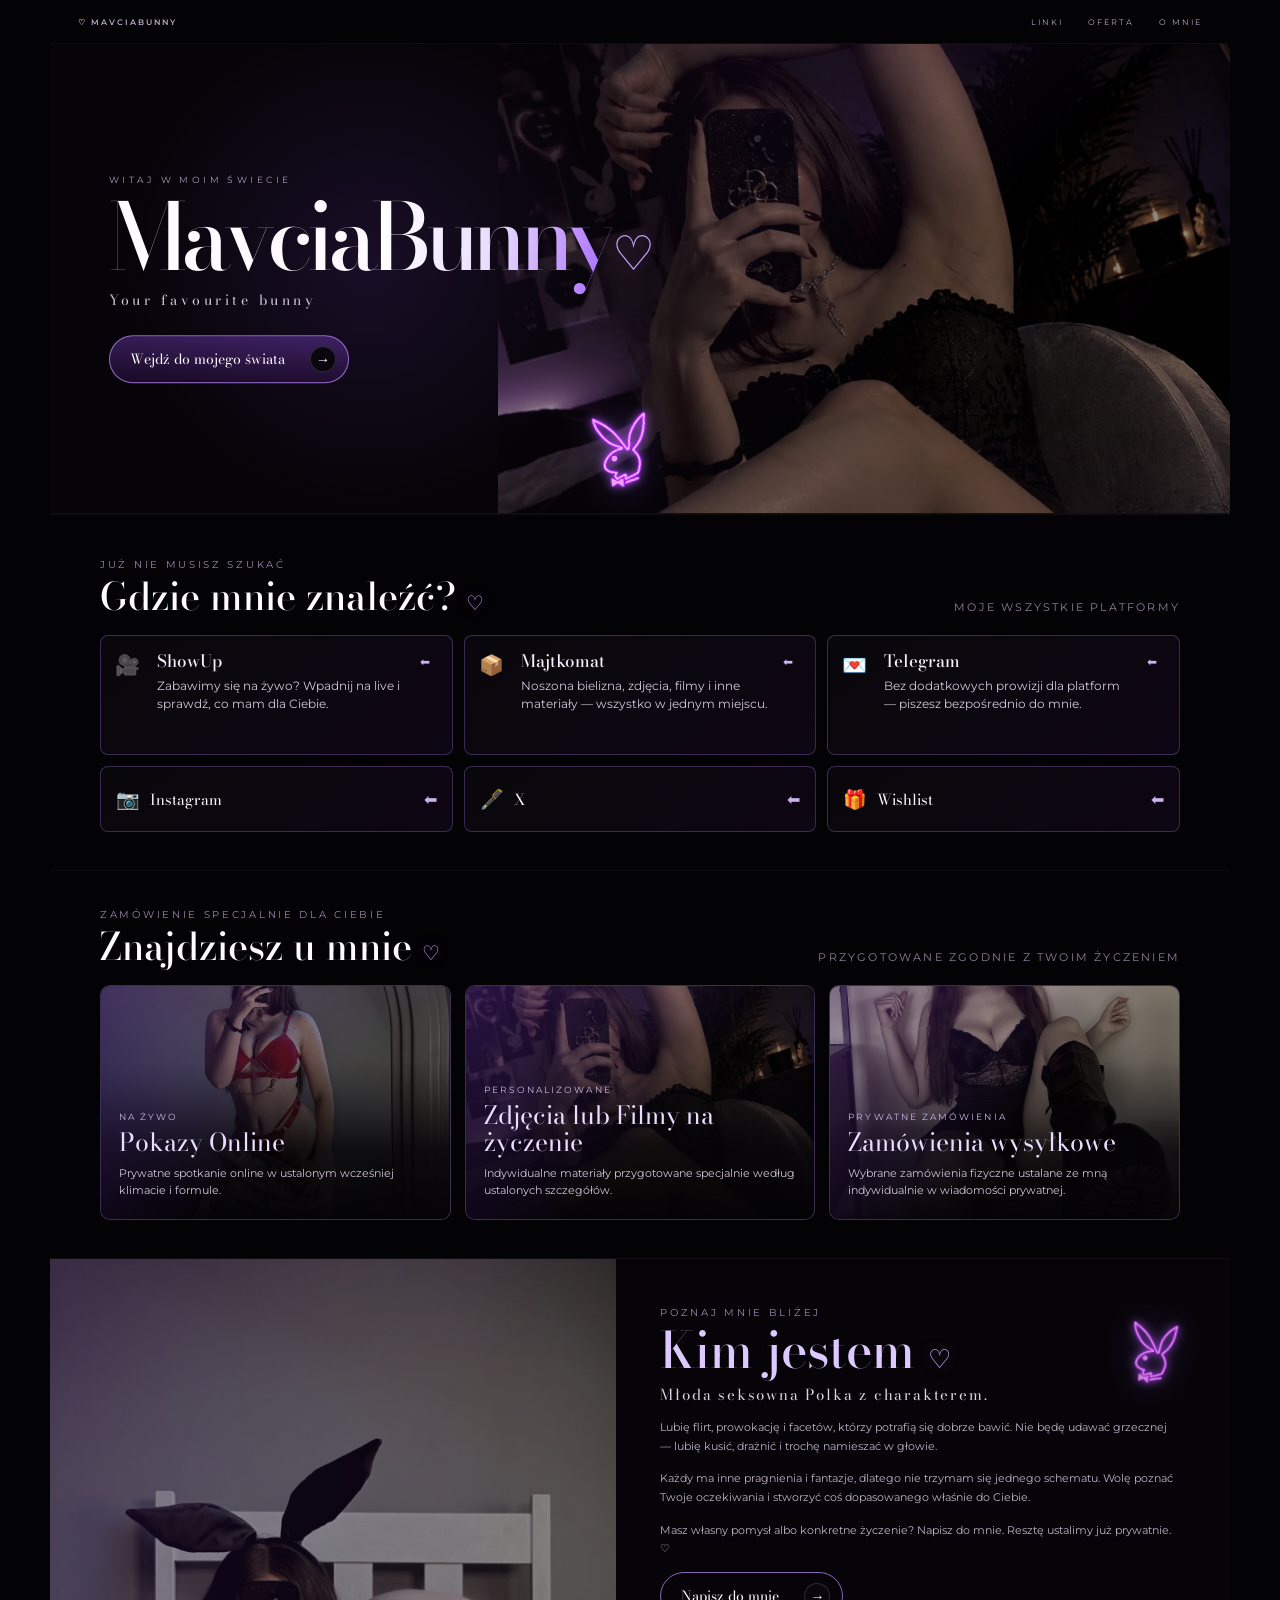
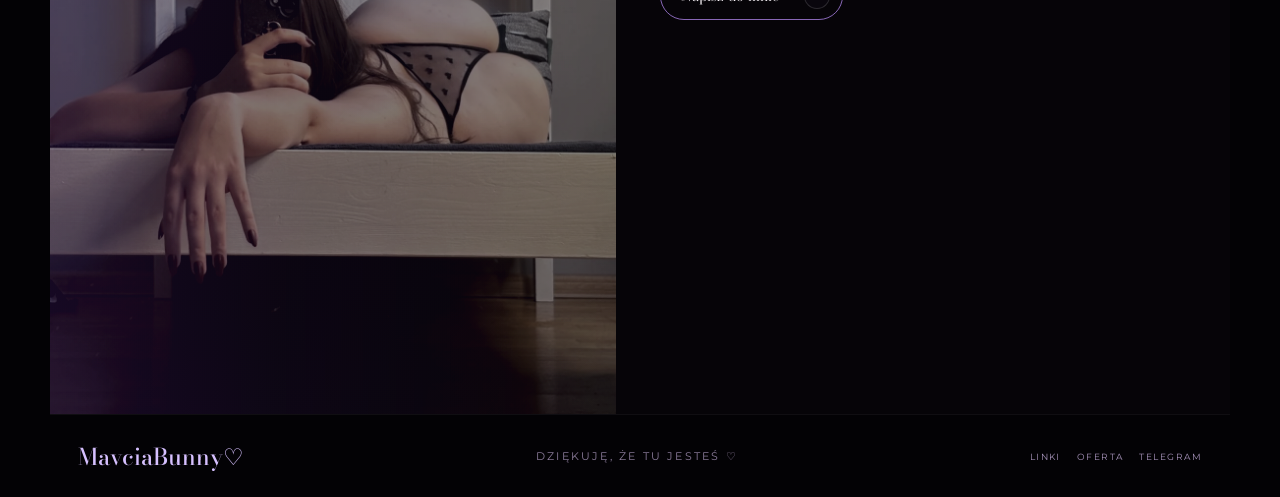
==== commit e9ad9d7a: "Change arrow icon from '↗' to '⬅︎'" ====
--- a/index.html
+++ b/index.html
@@ -129,7 +129,7 @@
 
       </div>
 
-      <em>↗</em>
+      <em>⬅︎</em> 
 
     </a>
 
@@ -158,7 +158,7 @@
 
       </div>
 
-      <em>↗</em>
+      <em>⬅︎</em>
 
     </a>
 
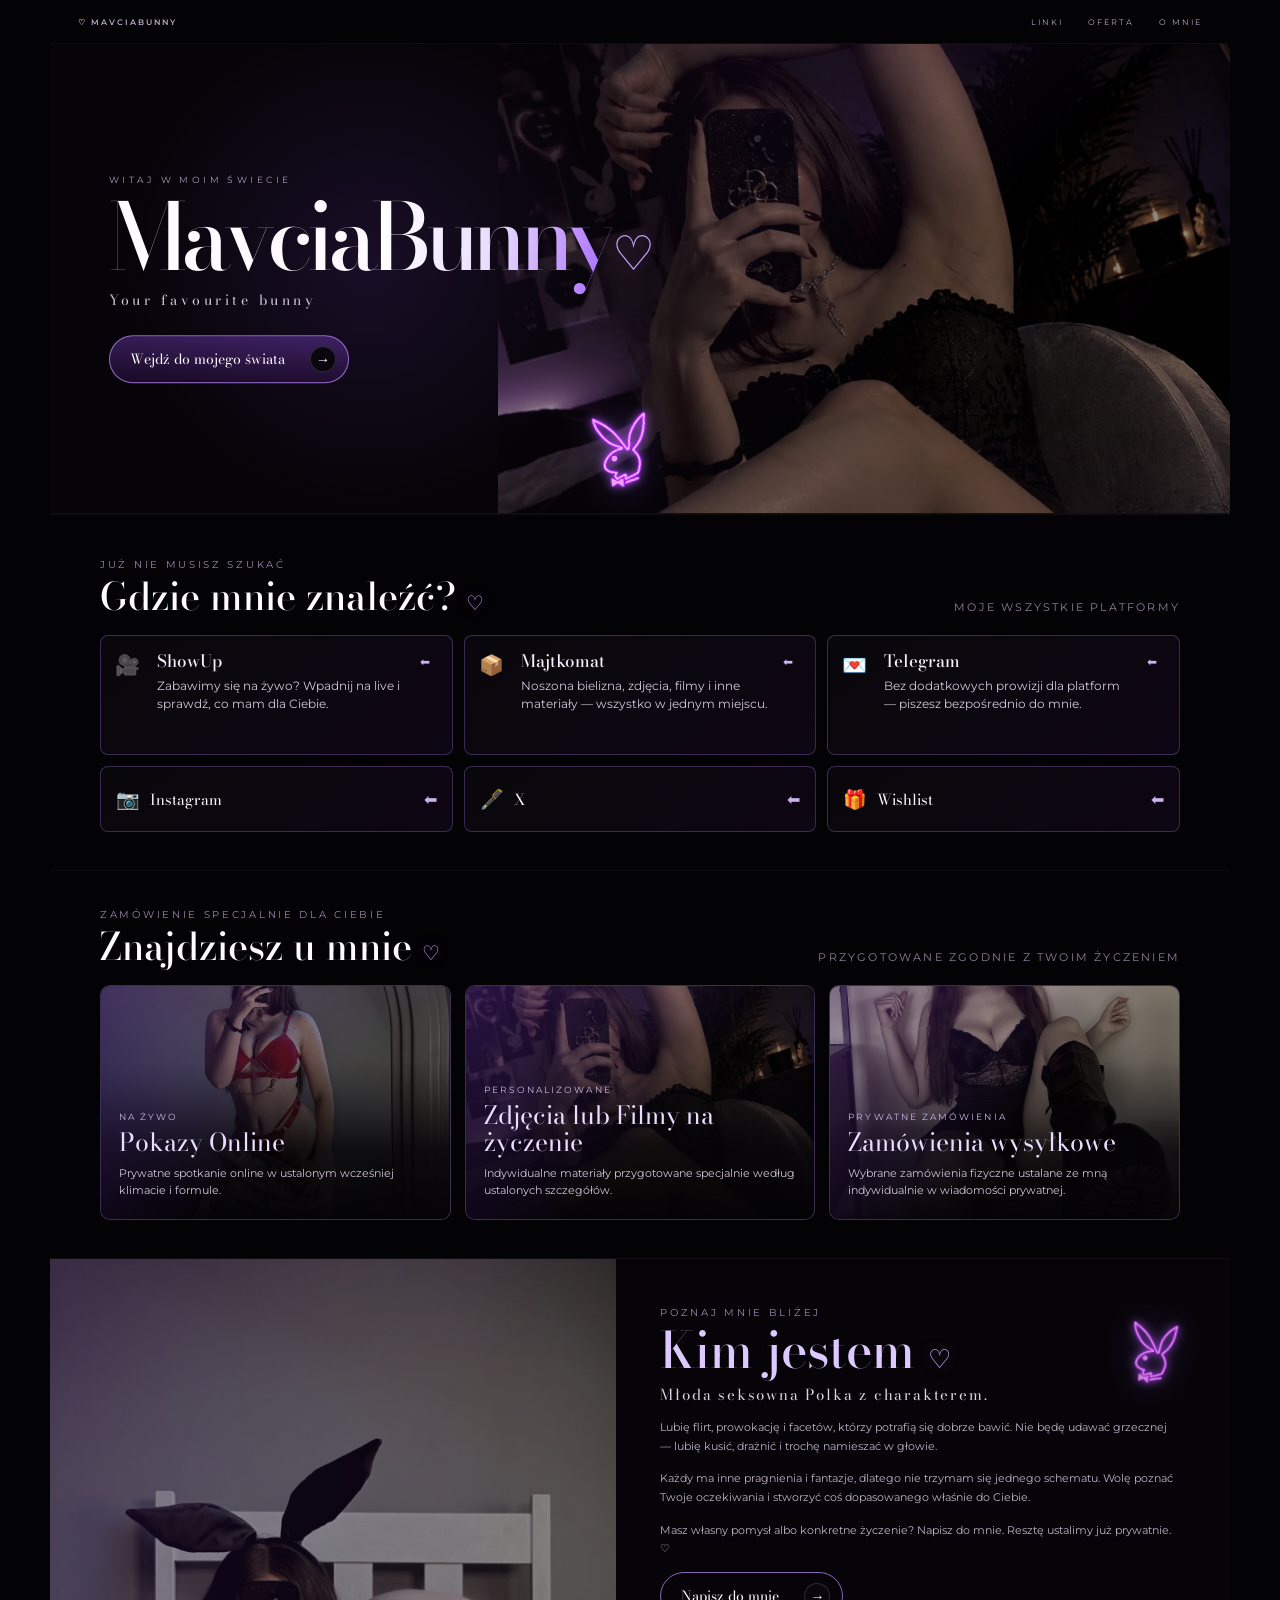
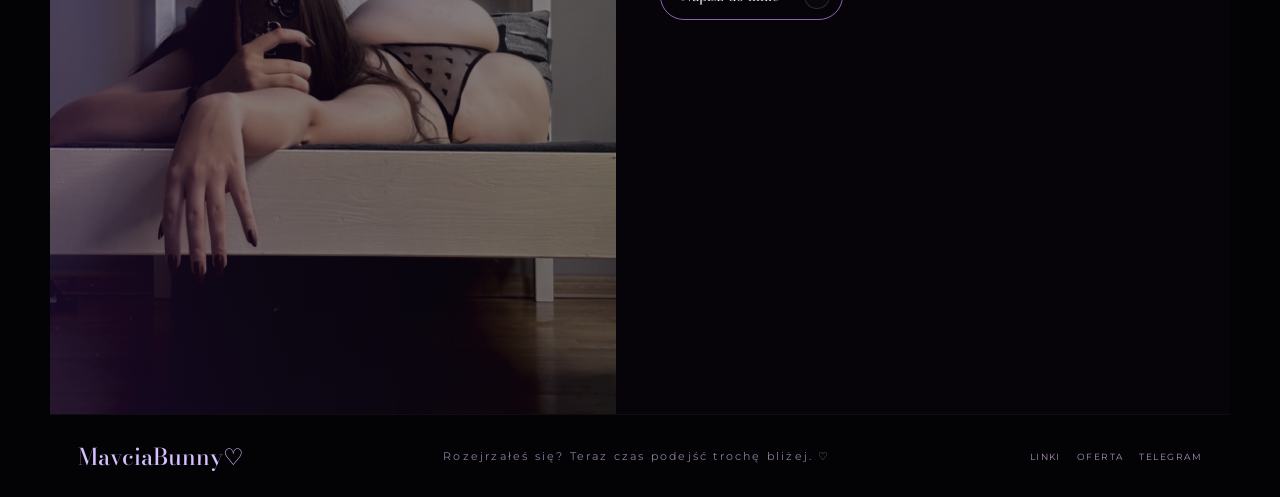
==== commit c7df9747: "Update message in index.html" ====
--- a/index.html
+++ b/index.html
@@ -413,7 +413,7 @@
   </div>
 
   <p>
-    DZIĘKUJĘ, ŻE TU JESTEŚ ♡
+       Rozejrzałeś się? Teraz czas podejść trochę bliżej. ♡
   </p>
 
   <div class="footer-links">
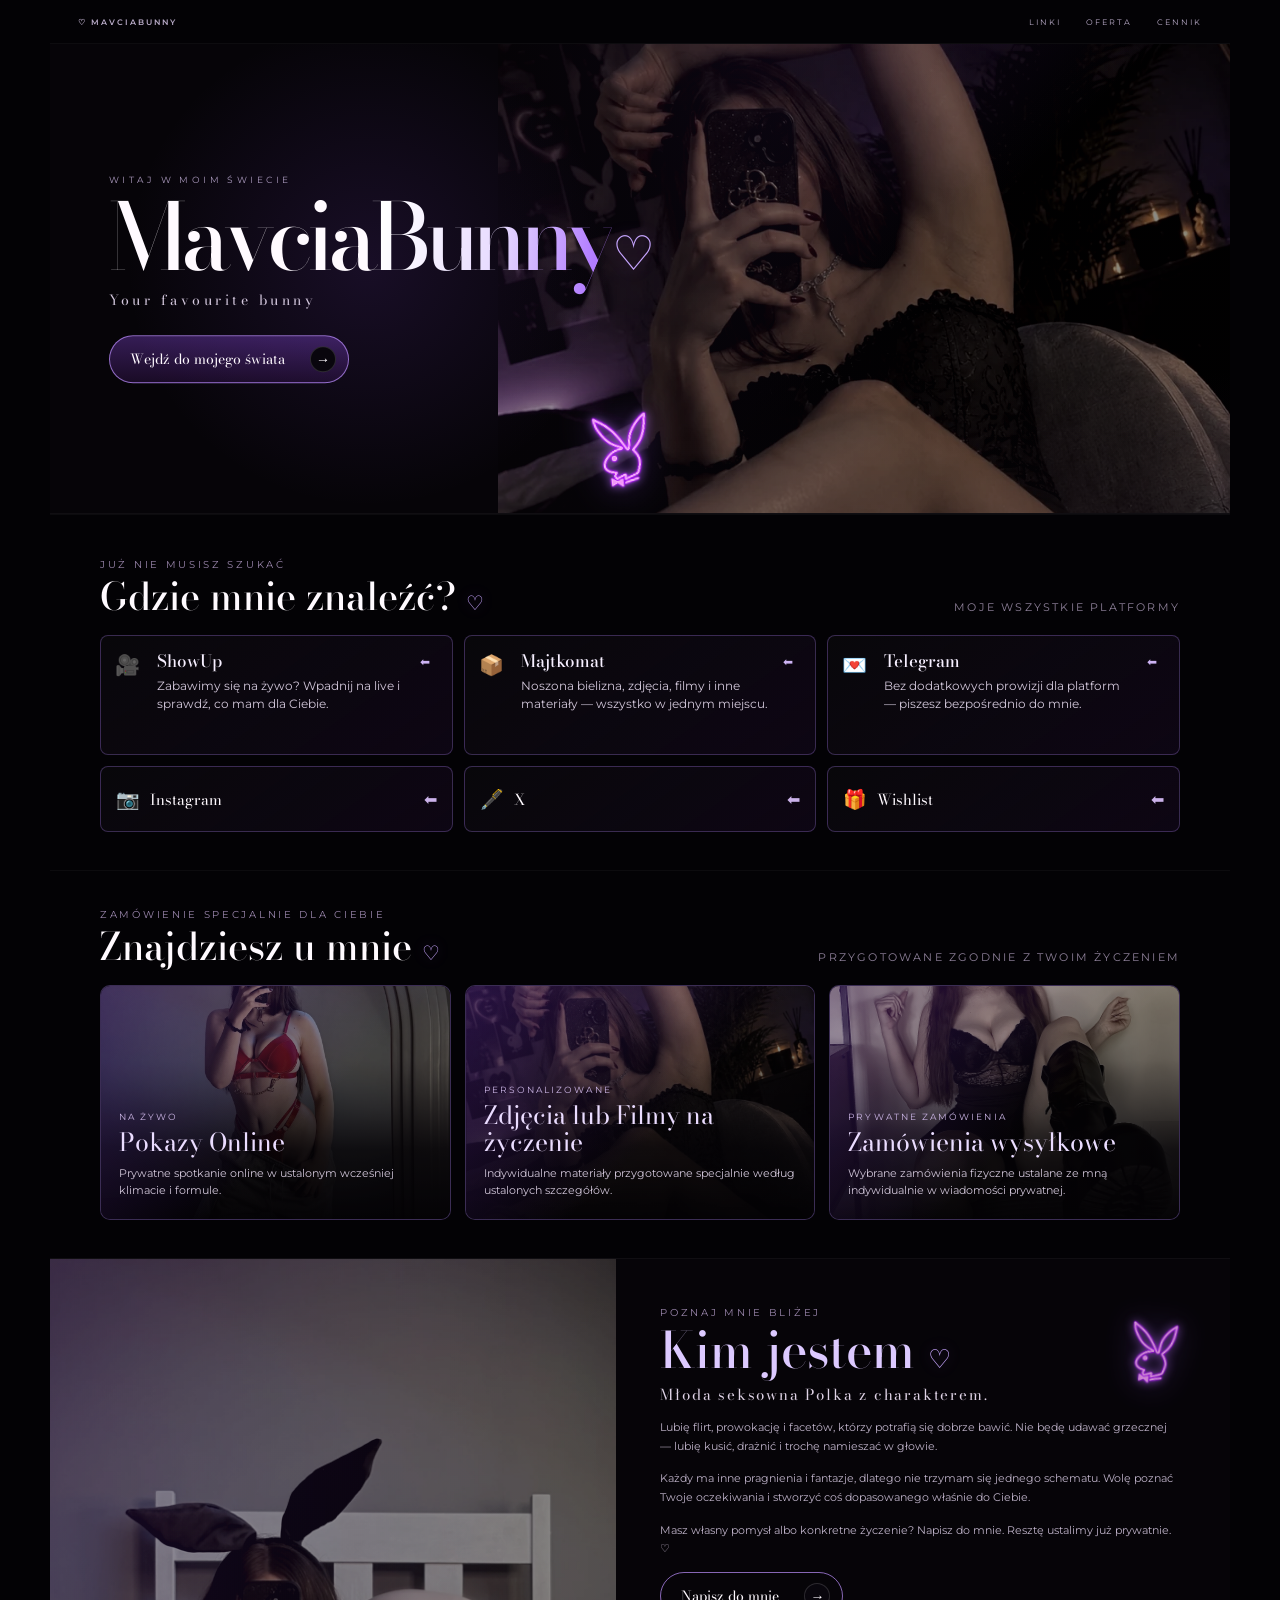
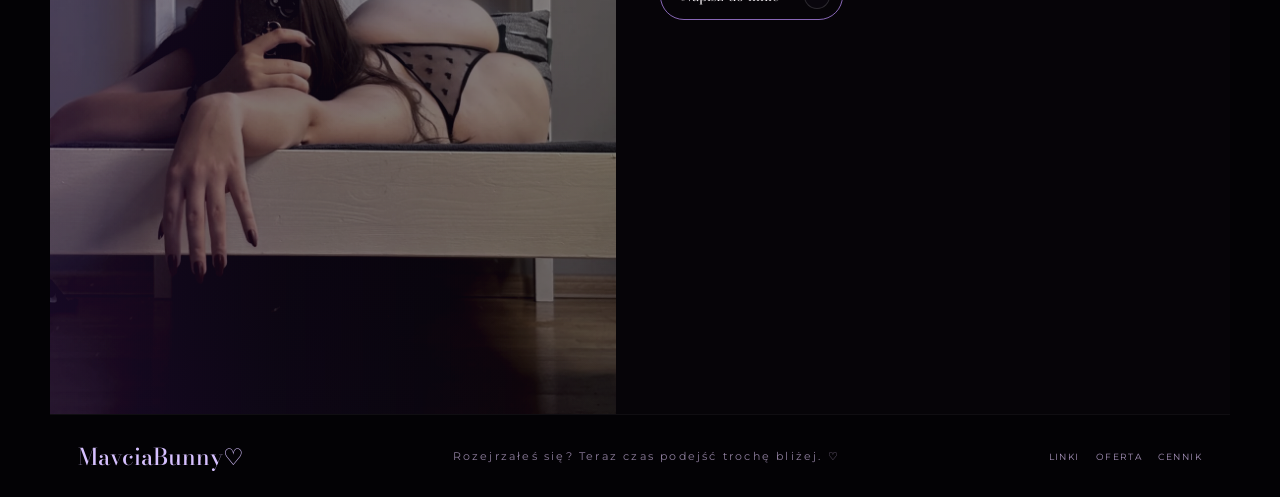
==== commit 73f1c562: "Update index.html" ====
--- a/index.html
+++ b/index.html
@@ -29,7 +29,7 @@
   <nav>
     <a href="#links">LINKI</a>
     <a href="#live">OFERTA</a>
-    <a href="#about">O MNIE</a>
+    <a href="#about">CENNIK</a>
   </nav>
 </header>
 
@@ -167,7 +167,7 @@
 
     <a
       class="link-card social-main"
-      href="https://t.me/mavcia_bunny"
+      href="https://t.me/mavciabunny"
       target="_blank"
       rel="noopener noreferrer"
     >
@@ -377,7 +377,7 @@
 
     <a
       class="cta ghost"
-      href="https://t.me/mavcia_bunny"
+      href="https://t.me/mavciabunny"
       target="_blank"
       rel="noopener noreferrer"
     >
@@ -426,13 +426,9 @@
       OFERTA
     </a>
 
-    <a
-      href="https://t.me/mavcia_bunny"
-      target="_blank"
-      rel="noopener noreferrer"
-    >
-      TELEGRAM
-    </a>
+    <a href="cennik.html">
+    CENNIK
+  </a>
 
   </div>
 
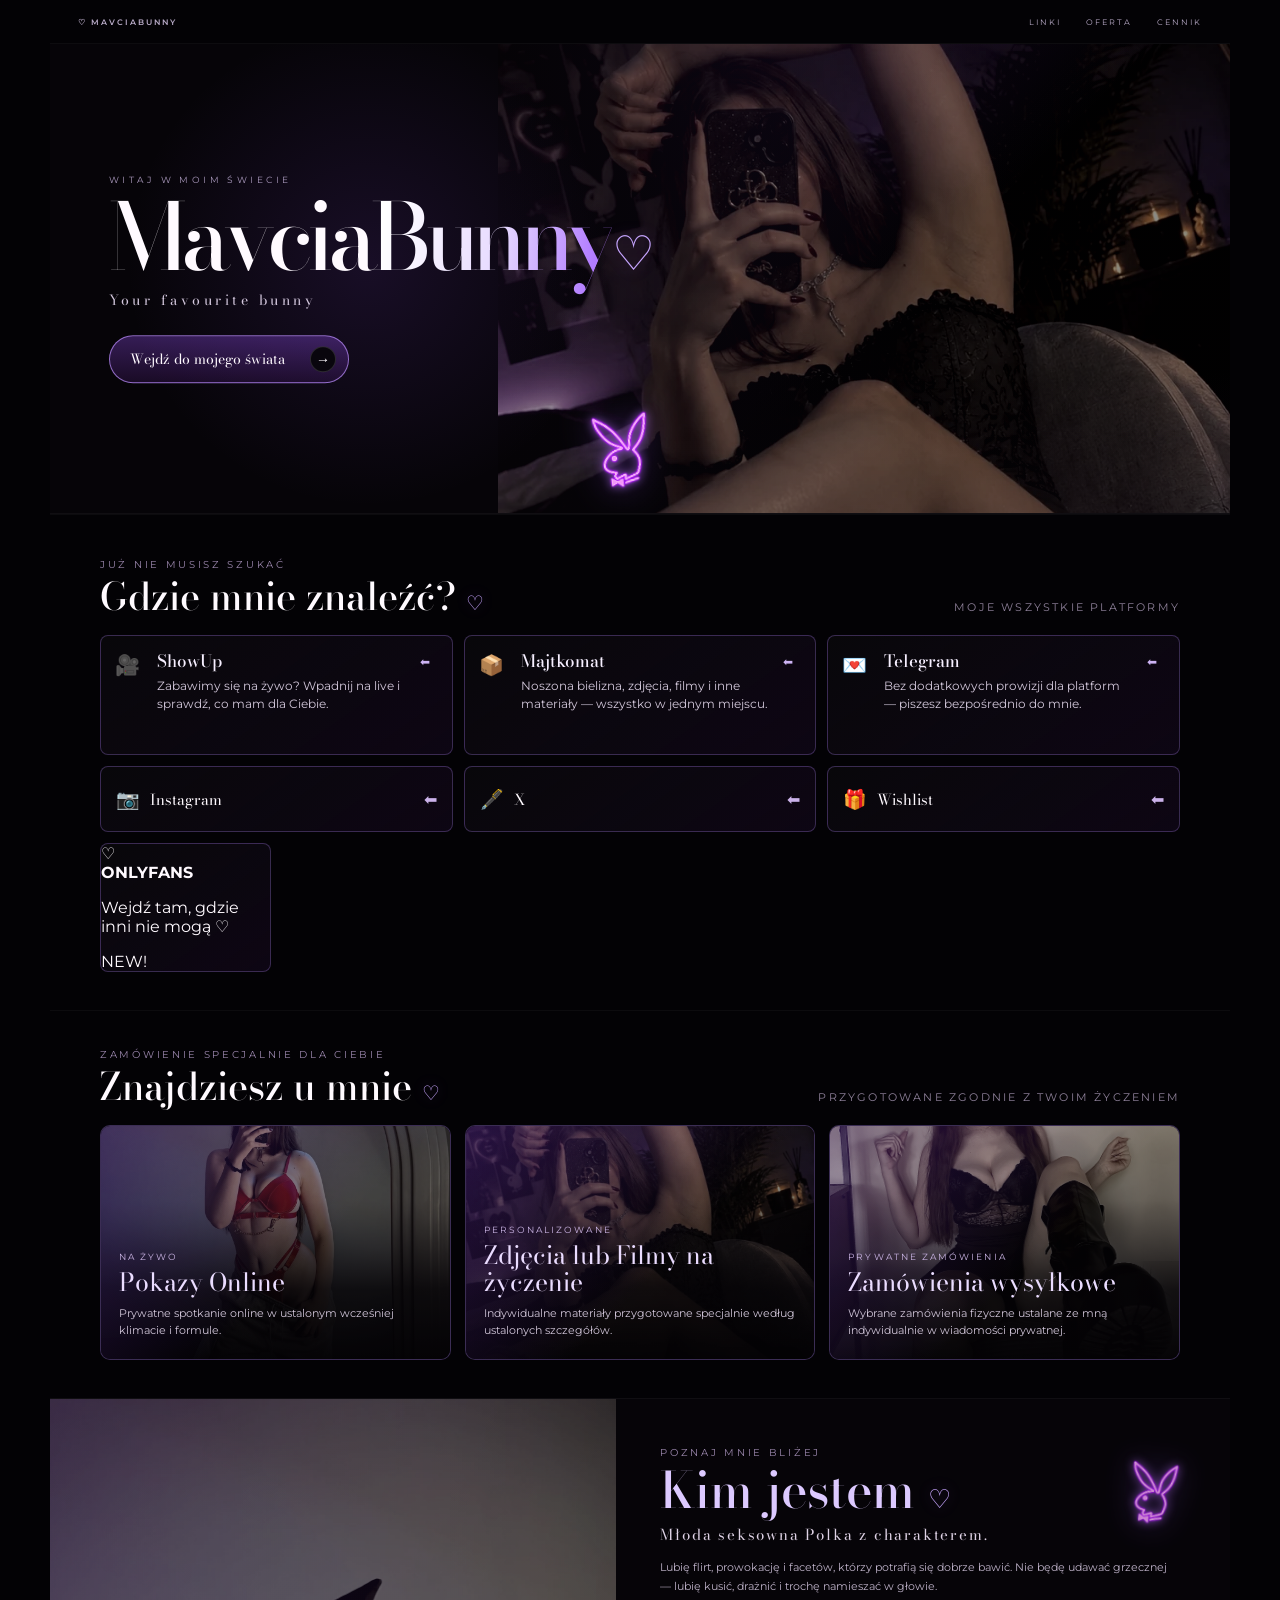
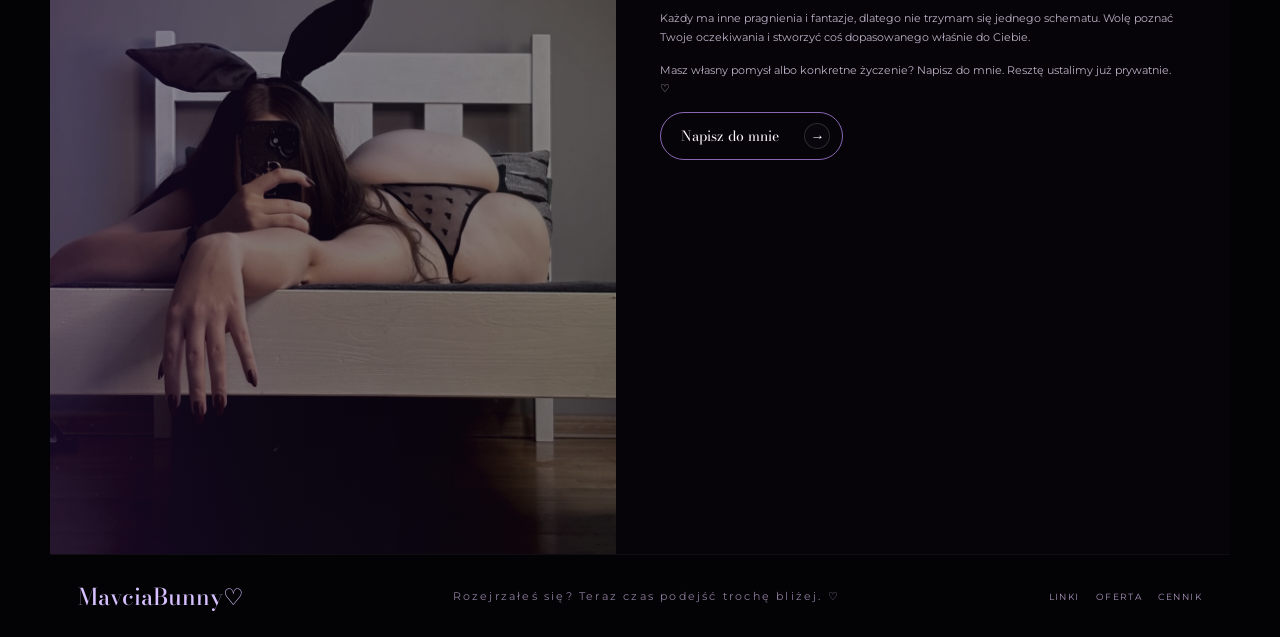
==== commit 1935951c: "Add OnlyFans link card to index.html" ====
--- a/index.html
+++ b/index.html
@@ -26,11 +26,11 @@
 <header class="topbar">
   <a class="mini-brand" href="#top">♡ MAVCIABUNNY</a>
 
-  <nav>
-    <a href="#links">LINKI</a>
-    <a href="#live">OFERTA</a>
-    <a href="#about">CENNIK</a>
-  </nav>
+ <nav>
+  <a href="#links">LINKI</a>
+  <a href="#live">OFERTA</a>
+  <a href="cennik.html">CENNIK</a>
+</nav>
 </header>
 
 
@@ -238,6 +238,27 @@
       <em>⬅︎</em> 
 
     </a>
+    
+    <!-- ONLYFANS -->
+
+    <a
+      class="link-card onlyfans-card"
+      href="TU_WKLEJ_LINK_DO_ONLYFANS"
+      target="_blank"
+      rel="noopener noreferrer"
+    >
+      <div class="onlyfans-left">
+        <span class="onlyfans-logo" aria-hidden="true">♡</span>
+
+        <div class="onlyfans-content">
+          <strong>ONLYFANS</strong>
+          <p>Wejdź tam, gdzie inni nie mogą ♡</p>
+        </div>
+      </div>
+
+      <span class="onlyfans-new">NEW!</span>
+    </a>
+
 
   </div>
 
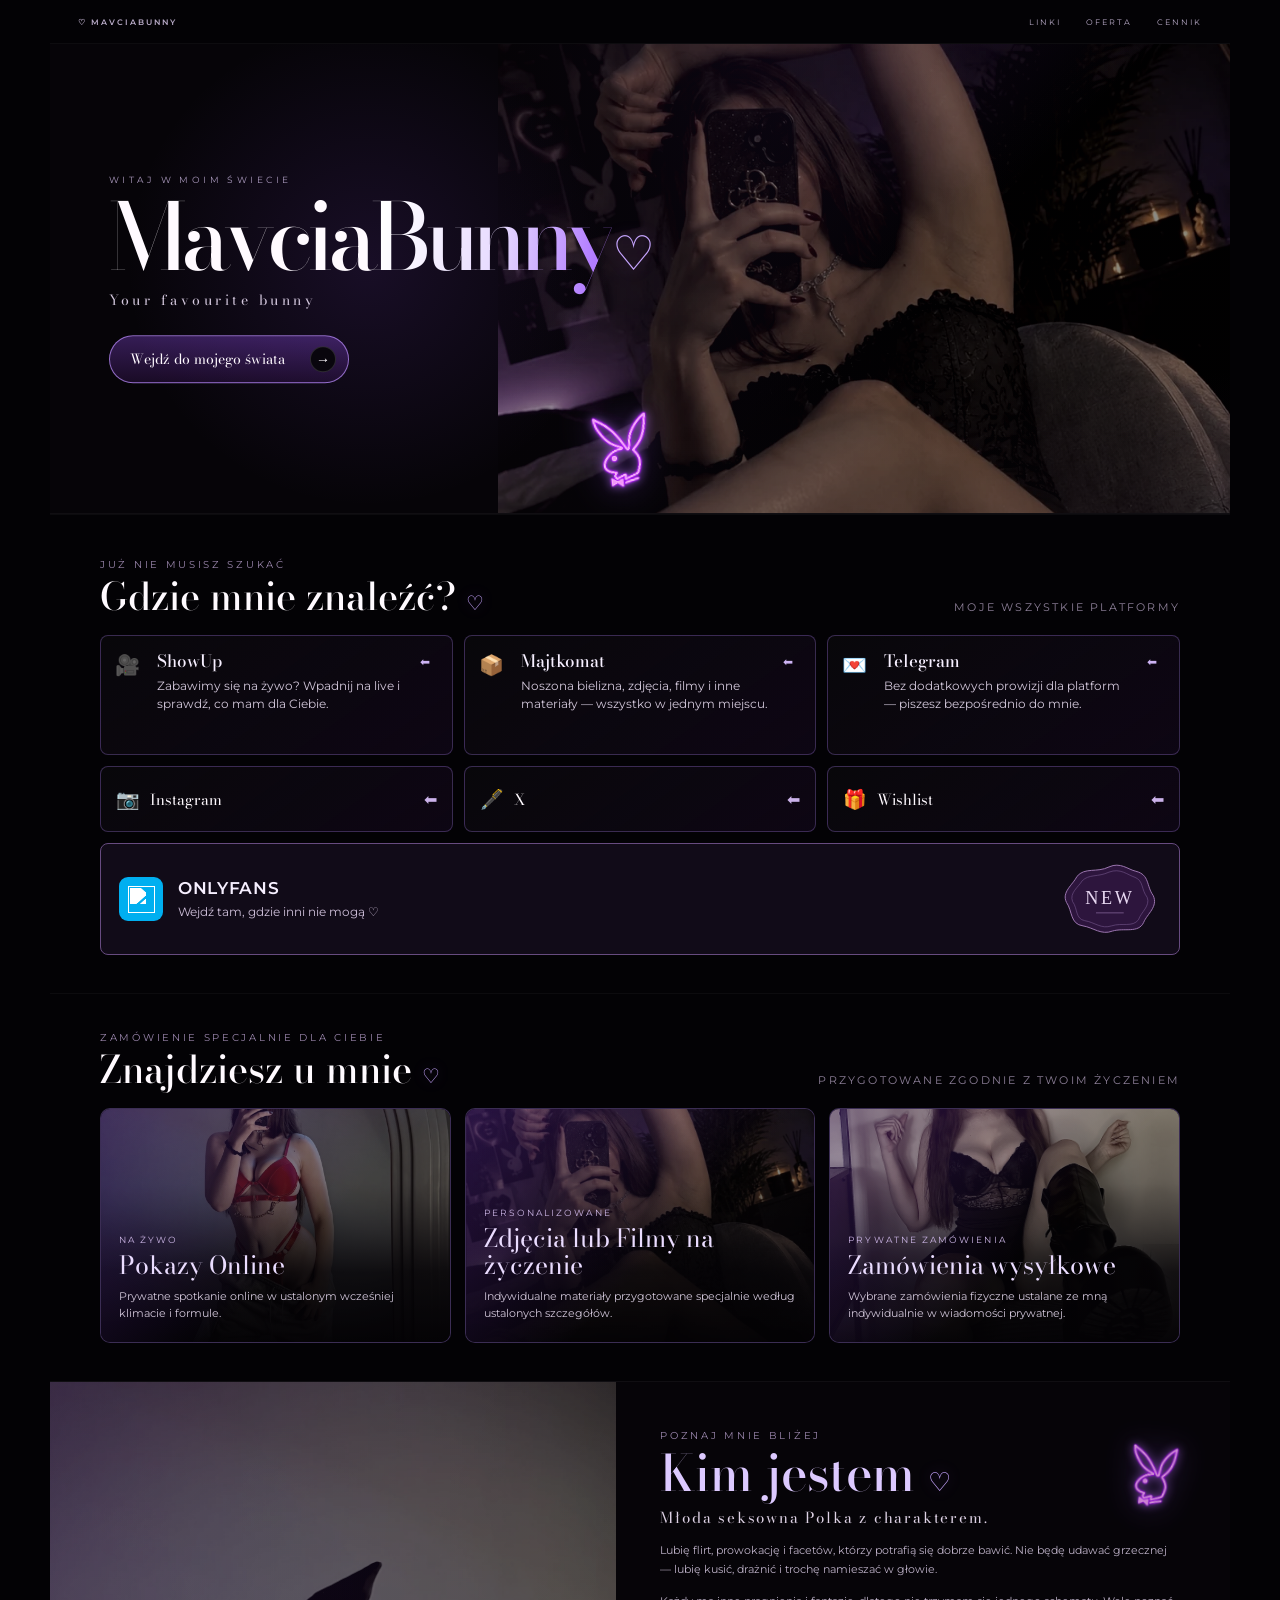
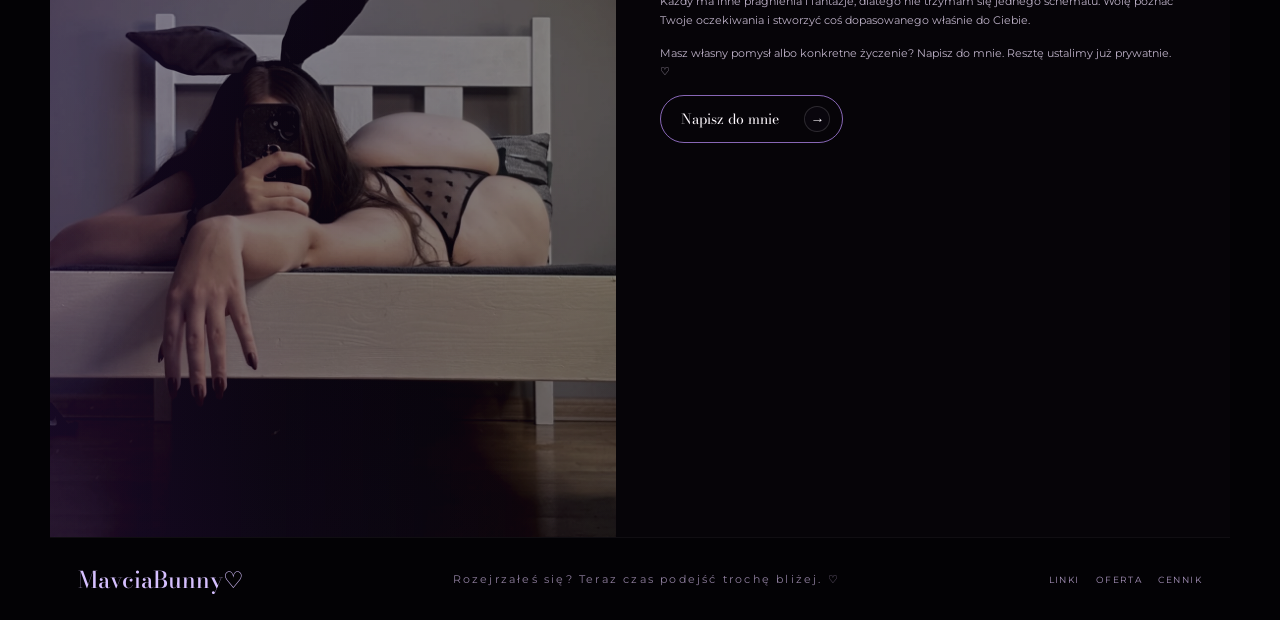
==== commit b5401487: "Revise OnlyFans section with new link and content Updated the OnlyFans link and added new content wi" ====
--- a/index.html
+++ b/index.html
@@ -239,25 +239,64 @@
 
     </a>
     
-    <!-- ONLYFANS -->
-
-    <a
-      class="link-card onlyfans-card"
-      href="TU_WKLEJ_LINK_DO_ONLYFANS"
-      target="_blank"
-      rel="noopener noreferrer"
-    >
-      <div class="onlyfans-left">
-        <span class="onlyfans-logo" aria-hidden="true">♡</span>
-
-        <div class="onlyfans-content">
-          <strong>ONLYFANS</strong>
-          <p>Wejdź tam, gdzie inni nie mogą ♡</p>
-        </div>
-      </div>
-
-      <span class="onlyfans-new">NEW!</span>
-    </a>
+
+<!-- ONLYFANS -->
+
+<a
+  class="link-card onlyfans-card"
+  href="https://onlyfans.com/mavciabunny"
+  target="_blank"
+  rel="noopener noreferrer"
+>
+  <div class="onlyfans-left">
+
+    <span class="onlyfans-logo" aria-hidden="true">
+      <img
+        src="https://cdn.simpleicons.org/onlyfans/ffffff"
+        alt=""
+      >
+    </span>
+
+    <div class="onlyfans-content">
+      <strong>ONLYFANS</strong>
+      <p>Wejdź tam, gdzie inni nie mogą ♡</p>
+    </div>
+
+  </div>
+
+  <span class="onlyfans-new" aria-label="Nowość">
+    <svg viewBox="0 0 120 90" aria-hidden="true">
+      <path
+        d="M60 8 C73 2 82 11 91 13 C107 17 103 30 111 41 C117 54 104 62 100 72 C94 85 77 78 64 82 C51 87 42 78 30 76 C15 74 18 59 11 49 C5 37 18 29 23 19 C32 8 46 15 60 8Z"
+        fill="#2D153D"
+        stroke="#A17AB5"
+        stroke-width="1.1"
+      />
+      <path
+        d="M60 14 C73 9 81 17 90 20 C100 24 97 34 104 43 C108 53 97 60 94 69 C87 78 75 72 63 76 C51 80 44 72 32 70 C21 68 24 56 18 48 C14 38 25 31 29 24 C37 16 47 20 60 14Z"
+        fill="none"
+        stroke="#75568C"
+        stroke-width=".7"
+      />
+      <text
+        x="61"
+        y="51"
+        text-anchor="middle"
+        fill="#E8D8F2"
+        font-family="Georgia, serif"
+        font-size="21"
+        letter-spacing="3"
+      >NEW</text>
+      <path
+        d="M45 61 L77 61"
+        stroke="#9B79B0"
+        stroke-width=".7"
+      />
+    </svg>
+  </span>
+
+</a>
+
 
 
   </div>
--- a/style.css
+++ b/style.css
@@ -1256,3 +1256,47 @@
   }
 
 }
+
+/* ONLYFANS — zgodnie z zaakceptowanym podglądem */
+.onlyfans-card {
+  grid-column: 1 / -1;
+  display: flex;
+  align-items: center;
+  justify-content: space-between;
+  gap: 12px;
+  min-height: 92px;
+  padding: 15px 18px;
+  background: #110b18;
+  border: 1px solid #674b80;
+  border-radius: 8px;
+}
+.onlyfans-left { display: flex; align-items: center; gap: 15px; min-width: 0; }
+.onlyfans-logo {
+  width: 44px; height: 44px; flex: 0 0 44px;
+  display: grid; place-items: center;
+  background: #00aff0; border-radius: 9px;
+}
+.onlyfans-logo img { width: 27px; height: 27px; object-fit: contain; filter: brightness(0) invert(1); }
+.onlyfans-content { min-width: 0; }
+.onlyfans-content strong {
+  display: block; color: #f6efff;
+  font-family: Montserrat, Arial, sans-serif;
+  font-size: 17px; font-weight: 600; letter-spacing: .04em;
+}
+.onlyfans-content p { margin: 6px 0 0; color: #cdbed8; font-size: 11.5px; line-height: 1.45; }
+.onlyfans-new { display: block; width: 104px; height: 80px; flex: 0 0 104px; }
+.onlyfans-new svg { width: 100%; height: 100%; display: block; }
+.onlyfans-card:hover { border-color: #a17ab5; }
+@media (max-width: 800px) {
+  .onlyfans-card { padding: 12px 10px; gap: 7px; }
+  .onlyfans-left { gap: 9px; }
+  .onlyfans-logo { width: 39px; height: 39px; flex-basis: 39px; }
+  .onlyfans-logo img { width: 24px; height: 24px; }
+  .onlyfans-content strong { font-size: 14px; }
+  .onlyfans-content p { font-size: 10px; }
+  .onlyfans-new { width: 79px; height: 61px; flex-basis: 79px; }
+}
+@media (max-width: 380px) {
+  .onlyfans-content p { font-size: 9px; }
+  .onlyfans-new { width: 68px; height: 55px; flex-basis: 68px; }
+}
